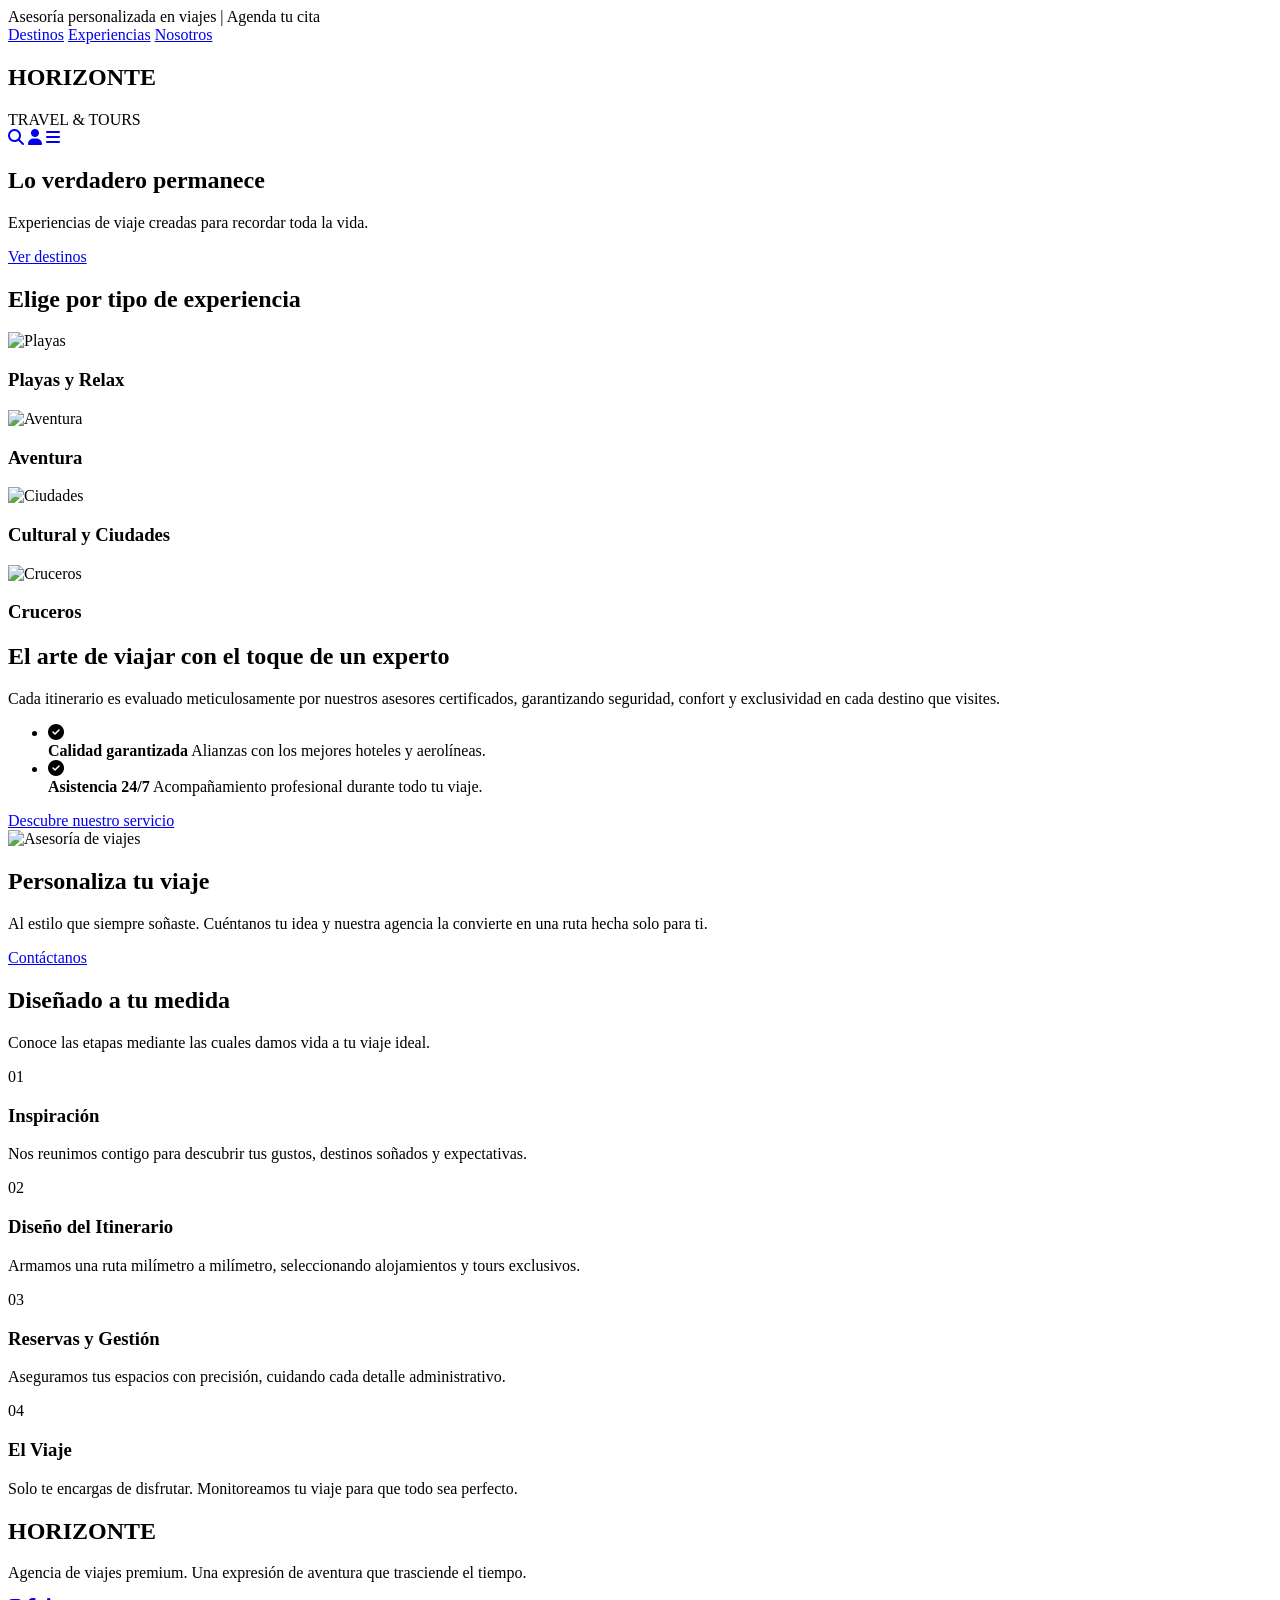
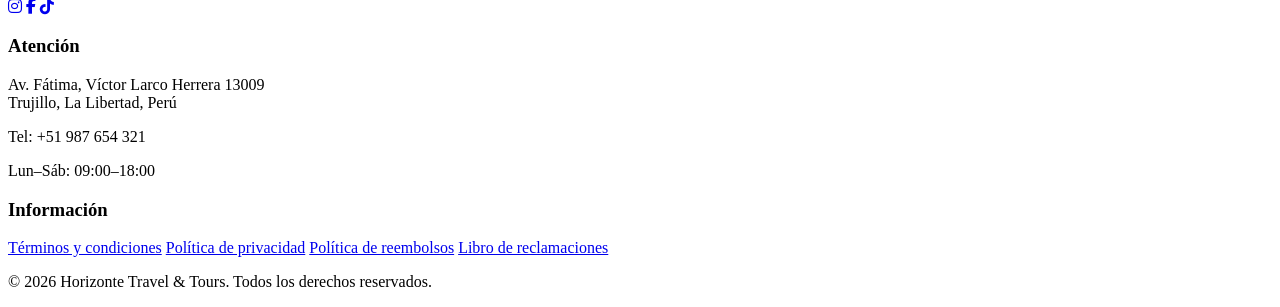
==== index.html @ 04f6fa41 "Merge pull request #5 from nicop1706/Rider_css Rider css" ====
<!DOCTYPE html>
<html lang="es">
<head>
    <meta charset="UTF-8">
    <meta name="viewport" content="width=device-width, initial-scale=1.0">
    <title>Horizonte Premium | Agencia de Viajes</title>
    <link rel="stylesheet" href="style.css">
    <!-- Fuentes de Google para un aspecto elegante -->
    <link href="https://fonts.googleapis.com/css2?family=Playfair+Display:wght@400;600&family=Lato:wght@300;400;700&display=swap" rel="stylesheet">
    <!-- Iconos -->
    <link rel="stylesheet" href="https://cdnjs.cloudflare.com/ajax/libs/font-awesome/6.4.0/css/all.min.css">
</head>
<body>
    <!-- Encabezado / Navegación -->
    <header id="header">
        <div class="top-bar">
            <span>Asesoría personalizada en viajes | Agenda tu cita</span>
        </div>
        <nav class="navbar">
            <div class="nav-links desktop-only">
                <a href="#destinos">Destinos</a>
                <a href="#experiencias">Experiencias</a>
                <a href="#nosotros">Nosotros</a>
            </div>
            <div class="logo">
                <h1>HORIZONTE</h1>
                <span>TRAVEL & TOURS</span>
            </div>
            <div class="nav-icons">
                <a href="#"><i class="fas fa-search"></i></a>
                <a href="#"><i class="fas fa-user"></i></a>
                <a href="#" class="menu-btn mobile-only"><i class="fas fa-bars"></i></a>
            </div>
        </nav>
    </header>

    <main>
        <!-- Sección Principal (Hero / Slider) -->
        <section class="hero" id="hero">
            <div class="hero-content">
                <h2 id="hero-title">Lo verdadero permanece</h2>
                <p id="hero-subtitle">Experiencias de viaje creadas para recordar toda la vida.</p>
                <a href="#destinos" class="btn-primary">Ver destinos</a>
            </div>
            <div class="slider-indicators">
                <span class="dot active"></span>
                <span class="dot"></span>
                <span class="dot"></span>
            </div>
        </section>

        <!-- Categorías (Tipos de Viaje) -->
        <section class="categories section-padding" id="destinos">
            <div class="section-title">
                <h2>Elige por tipo de experiencia</h2>
            </div>
            <div class="category-grid">
                <div class="category-card">
                    <img src="https://images.unsplash.com/photo-1499793983690-e29da59ef1c2?ixlib=rb-4.0.3&auto=format&fit=crop&w=600&q=80" alt="Playas">
                    <h3>Playas y Relax</h3>
                </div>
                <div class="category-card">
                    <img src="https://images.unsplash.com/photo-1469854523086-cc02fe5d8800?ixlib=rb-4.0.3&auto=format&fit=crop&w=600&q=80" alt="Aventura">
                    <h3>Aventura</h3>
                </div>
                <div class="category-card">
                    <img src="https://images.unsplash.com/photo-1533929736458-ca588d08c8be?ixlib=rb-4.0.3&auto=format&fit=crop&w=600&q=80" alt="Ciudades">
                    <h3>Cultural y Ciudades</h3>
                </div>
                <div class="category-card">
                    <img src="https://images.unsplash.com/photo-1544551763-46a013bb70d5?ixlib=rb-4.0.3&auto=format&fit=crop&w=600&q=80" alt="Cruceros">
                    <h3>Cruceros</h3>
                </div>
            </div>
        </section>

        <!-- Sección de Información / Valor (Estilo Gemología) -->
        <section class="info-section section-padding" id="experiencias">
            <div class="info-container">
                <div class="info-text">
                    <h2>El arte de viajar con el toque de un experto</h2>
                    <p>Cada itinerario es evaluado meticulosamente por nuestros asesores certificados, garantizando seguridad, confort y exclusividad en cada destino que visites.</p>
                    <ul class="features-list">
                        <li>
                            <i class="fas fa-check-circle"></i>
                            <div>
                                <strong>Calidad garantizada</strong>
                                <span>Alianzas con los mejores hoteles y aerolíneas.</span>
                            </div>
                        </li>
                        <li>
                            <i class="fas fa-check-circle"></i>
                            <div>
                                <strong>Asistencia 24/7</strong>
                                <span>Acompañamiento profesional durante todo tu viaje.</span>
                            </div>
                        </li>
                    </ul>
                    <a href="#" class="btn-secondary">Descubre nuestro servicio</a>
                </div>
                <div class="info-image">
                    <img src="https://images.unsplash.com/photo-1436491865332-7a61a109cc05?ixlib=rb-4.0.3&auto=format&fit=crop&w=800&q=80" alt="Asesoría de viajes">
                </div>
            </div>
        </section>

        <!-- CTA de Personalización -->
        <section class="custom-trip section-padding">
            <div class="custom-content">
                <h2>Personaliza tu viaje</h2>
                <p>Al estilo que siempre soñaste. Cuéntanos tu idea y nuestra agencia la convierte en una ruta hecha solo para ti.</p>
                <a href="#" class="btn-primary">Contáctanos</a>
            </div>
        </section>

        <!-- Proceso Paso a Paso (Estilo "Hecho a mano") -->
        <section class="process section-padding" id="nosotros">
            <div class="section-title">
                <h2>Diseñado a tu medida</h2>
                <p>Conoce las etapas mediante las cuales damos vida a tu viaje ideal.</p>
            </div>
            <div class="process-grid">
                <div class="process-step">
                    <span class="step-num">01</span>
                    <h3>Inspiración</h3>
                    <p>Nos reunimos contigo para descubrir tus gustos, destinos soñados y expectativas.</p>
                </div>
                <div class="process-step">
                    <span class="step-num">02</span>
                    <h3>Diseño del Itinerario</h3>
                    <p>Armamos una ruta milímetro a milímetro, seleccionando alojamientos y tours exclusivos.</p>
                </div>
                <div class="process-step">
                    <span class="step-num">03</span>
                    <h3>Reservas y Gestión</h3>
                    <p>Aseguramos tus espacios con precisión, cuidando cada detalle administrativo.</p>
                </div>
                <div class="process-step">
                    <span class="step-num">04</span>
                    <h3>El Viaje</h3>
                    <p>Solo te encargas de disfrutar. Monitoreamos tu viaje para que todo sea perfecto.</p>
                </div>
            </div>
        </section>
    </main>

    <!-- Pie de página -->
    <footer class="footer">
        <div class="footer-container">
            <div class="footer-brand">
                <h2>HORIZONTE</h2>
                <p>Agencia de viajes premium. Una expresión de aventura que trasciende el tiempo.</p>
                <div class="social-links">
                    <a href="#"><i class="fab fa-instagram"></i></a>
                    <a href="#"><i class="fab fa-facebook-f"></i></a>
                    <a href="#"><i class="fab fa-tiktok"></i></a>
                </div>
            </div>
            <div class="footer-links">
                <h3>Atención</h3>
                <p>Av. Fátima, Víctor Larco Herrera 13009<br>Trujillo, La Libertad, Perú</p>
                <p>Tel: +51 987 654 321</p>
                <p>Lun–Sáb: 09:00–18:00</p>
            </div>
            <div class="footer-links">
                <h3>Información</h3>
                <a href="#">Términos y condiciones</a>
                <a href="#">Política de privacidad</a>
                <a href="#">Política de reembolsos</a>
                <a href="#">Libro de reclamaciones</a>
            </div>
        </div>
        <div class="footer-bottom">
            <p>&copy; 2026 Horizonte Travel & Tours. Todos los derechos reservados.</p>
        </div>
    </footer>

    <script src="script.js"></script>
</body>
</html>
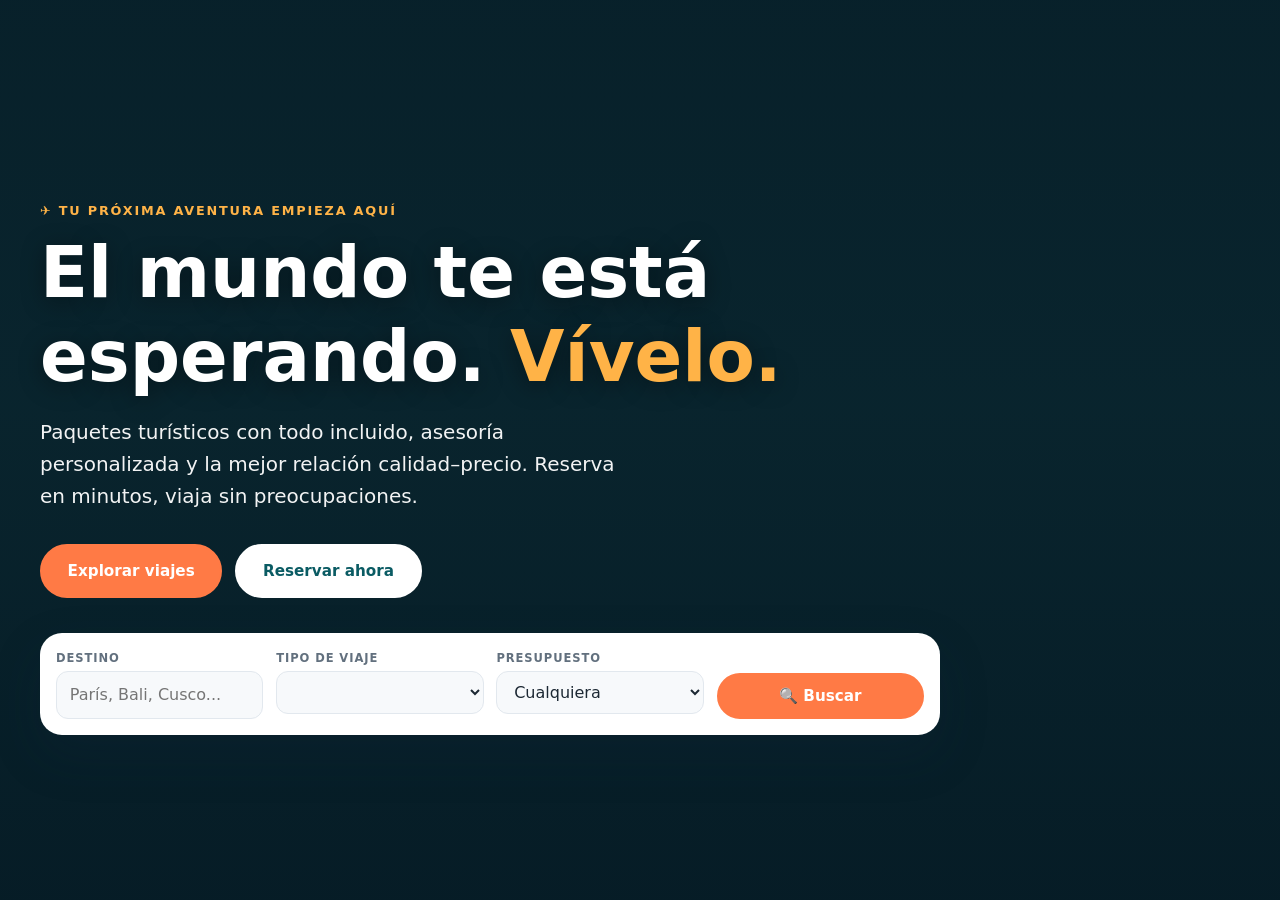
==== commit 92b80518: "index: se modifico la estructura base y hero , se cambio la ruta de estilos" ====
--- a/index.html
+++ b/index.html
@@ -1,180 +1,36 @@
 <!DOCTYPE html>
 <html lang="es">
 <head>
-    <meta charset="UTF-8">
-    <meta name="viewport" content="width=device-width, initial-scale=1.0">
-    <title>Horizonte Premium | Agencia de Viajes</title>
-    <link rel="stylesheet" href="style.css">
-    <!-- Fuentes de Google para un aspecto elegante -->
-    <link href="https://fonts.googleapis.com/css2?family=Playfair+Display:wght@400;600&family=Lato:wght@300;400;700&display=swap" rel="stylesheet">
-    <!-- Iconos -->
-    <link rel="stylesheet" href="https://cdnjs.cloudflare.com/ajax/libs/font-awesome/6.4.0/css/all.min.css">
+<meta charset="UTF-8">
+<meta name="viewport" content="width=device-width, initial-scale=1">
+<title>Horizonte Viajes · Paquetes turísticos que emocionan</title>
+<meta name="description" content="Agencia de viajes con paquetes a Machu Picchu, Cancún, París, Bali, Japón y más. Reserva online fácil y seguro.">
+<link rel="preconnect" href="https://fonts.googleapis.com">
+<link rel="preconnect" href="https://fonts.gstatic.com" crossorigin>
+<link href="https://fonts.googleapis.com/css2?family=Poppins:wght@400;500;600;700&display=swap" rel="stylesheet">
+<link rel="stylesheet" href="css/estilos.css">
 </head>
-<body>
-    <!-- Encabezado / Navegación -->
-    <header id="header">
-        <div class="top-bar">
-            <span>Asesoría personalizada en viajes | Agenda tu cita</span>
-        </div>
-        <nav class="navbar">
-            <div class="nav-links desktop-only">
-                <a href="#destinos">Destinos</a>
-                <a href="#experiencias">Experiencias</a>
-                <a href="#nosotros">Nosotros</a>
-            </div>
-            <div class="logo">
-                <h1>HORIZONTE</h1>
-                <span>TRAVEL & TOURS</span>
-            </div>
-            <div class="nav-icons">
-                <a href="#"><i class="fas fa-search"></i></a>
-                <a href="#"><i class="fas fa-user"></i></a>
-                <a href="#" class="menu-btn mobile-only"><i class="fas fa-bars"></i></a>
-            </div>
-        </nav>
-    </header>
+<body data-page="index.html">
+<div id="site-header"></div>
 
-    <main>
-        <!-- Sección Principal (Hero / Slider) -->
-        <section class="hero" id="hero">
-            <div class="hero-content">
-                <h2 id="hero-title">Lo verdadero permanece</h2>
-                <p id="hero-subtitle">Experiencias de viaje creadas para recordar toda la vida.</p>
-                <a href="#destinos" class="btn-primary">Ver destinos</a>
-            </div>
-            <div class="slider-indicators">
-                <span class="dot active"></span>
-                <span class="dot"></span>
-                <span class="dot"></span>
-            </div>
-        </section>
+<main>
+  <!-- HERO -->
+  <section class="hero" id="inicio">
+    <div class="hero-slides" id="heroSlides" aria-hidden="true"></div>
+    <div class="container">
+      <span class="eyebrow" style="color:#ffb347">✈ Tu próxima aventura empieza aquí</span>
+      <h1>El mundo te está esperando. <em>Vívelo.</em></h1>
+      <p class="lead">Paquetes turísticos con todo incluido, asesoría personalizada y la mejor relación calidad–precio. Reserva en minutos, viaja sin preocupaciones.</p>
+      <a href="viajes.html" class="btn">Explorar viajes</a>
+      <a href="reservas.html" class="btn btn-light" style="margin-left:.5rem">Reservar ahora</a>
 
-        <!-- Categorías (Tipos de Viaje) -->
-        <section class="categories section-padding" id="destinos">
-            <div class="section-title">
-                <h2>Elige por tipo de experiencia</h2>
-            </div>
-            <div class="category-grid">
-                <div class="category-card">
-                    <img src="https://images.unsplash.com/photo-1499793983690-e29da59ef1c2?ixlib=rb-4.0.3&auto=format&fit=crop&w=600&q=80" alt="Playas">
-                    <h3>Playas y Relax</h3>
-                </div>
-                <div class="category-card">
-                    <img src="https://images.unsplash.com/photo-1469854523086-cc02fe5d8800?ixlib=rb-4.0.3&auto=format&fit=crop&w=600&q=80" alt="Aventura">
-                    <h3>Aventura</h3>
-                </div>
-                <div class="category-card">
-                    <img src="https://images.unsplash.com/photo-1533929736458-ca588d08c8be?ixlib=rb-4.0.3&auto=format&fit=crop&w=600&q=80" alt="Ciudades">
-                    <h3>Cultural y Ciudades</h3>
-                </div>
-                <div class="category-card">
-                    <img src="https://images.unsplash.com/photo-1544551763-46a013bb70d5?ixlib=rb-4.0.3&auto=format&fit=crop&w=600&q=80" alt="Cruceros">
-                    <h3>Cruceros</h3>
-                </div>
-            </div>
-        </section>
-
-        <!-- Sección de Información / Valor (Estilo Gemología) -->
-        <section class="info-section section-padding" id="experiencias">
-            <div class="info-container">
-                <div class="info-text">
-                    <h2>El arte de viajar con el toque de un experto</h2>
-                    <p>Cada itinerario es evaluado meticulosamente por nuestros asesores certificados, garantizando seguridad, confort y exclusividad en cada destino que visites.</p>
-                    <ul class="features-list">
-                        <li>
-                            <i class="fas fa-check-circle"></i>
-                            <div>
-                                <strong>Calidad garantizada</strong>
-                                <span>Alianzas con los mejores hoteles y aerolíneas.</span>
-                            </div>
-                        </li>
-                        <li>
-                            <i class="fas fa-check-circle"></i>
-                            <div>
-                                <strong>Asistencia 24/7</strong>
-                                <span>Acompañamiento profesional durante todo tu viaje.</span>
-                            </div>
-                        </li>
-                    </ul>
-                    <a href="#" class="btn-secondary">Descubre nuestro servicio</a>
-                </div>
-                <div class="info-image">
-                    <img src="https://images.unsplash.com/photo-1436491865332-7a61a109cc05?ixlib=rb-4.0.3&auto=format&fit=crop&w=800&q=80" alt="Asesoría de viajes">
-                </div>
-            </div>
-        </section>
-
-        <!-- CTA de Personalización -->
-        <section class="custom-trip section-padding">
-            <div class="custom-content">
-                <h2>Personaliza tu viaje</h2>
-                <p>Al estilo que siempre soñaste. Cuéntanos tu idea y nuestra agencia la convierte en una ruta hecha solo para ti.</p>
-                <a href="#" class="btn-primary">Contáctanos</a>
-            </div>
-        </section>
-
-        <!-- Proceso Paso a Paso (Estilo "Hecho a mano") -->
-        <section class="process section-padding" id="nosotros">
-            <div class="section-title">
-                <h2>Diseñado a tu medida</h2>
-                <p>Conoce las etapas mediante las cuales damos vida a tu viaje ideal.</p>
-            </div>
-            <div class="process-grid">
-                <div class="process-step">
-                    <span class="step-num">01</span>
-                    <h3>Inspiración</h3>
-                    <p>Nos reunimos contigo para descubrir tus gustos, destinos soñados y expectativas.</p>
-                </div>
-                <div class="process-step">
-                    <span class="step-num">02</span>
-                    <h3>Diseño del Itinerario</h3>
-                    <p>Armamos una ruta milímetro a milímetro, seleccionando alojamientos y tours exclusivos.</p>
-                </div>
-                <div class="process-step">
-                    <span class="step-num">03</span>
-                    <h3>Reservas y Gestión</h3>
-                    <p>Aseguramos tus espacios con precisión, cuidando cada detalle administrativo.</p>
-                </div>
-                <div class="process-step">
-                    <span class="step-num">04</span>
-                    <h3>El Viaje</h3>
-                    <p>Solo te encargas de disfrutar. Monitoreamos tu viaje para que todo sea perfecto.</p>
-                </div>
-            </div>
-        </section>
-    </main>
-
-    <!-- Pie de página -->
-    <footer class="footer">
-        <div class="footer-container">
-            <div class="footer-brand">
-                <h2>HORIZONTE</h2>
-                <p>Agencia de viajes premium. Una expresión de aventura que trasciende el tiempo.</p>
-                <div class="social-links">
-                    <a href="#"><i class="fab fa-instagram"></i></a>
-                    <a href="#"><i class="fab fa-facebook-f"></i></a>
-                    <a href="#"><i class="fab fa-tiktok"></i></a>
-                </div>
-            </div>
-            <div class="footer-links">
-                <h3>Atención</h3>
-                <p>Av. Fátima, Víctor Larco Herrera 13009<br>Trujillo, La Libertad, Perú</p>
-                <p>Tel: +51 987 654 321</p>
-                <p>Lun–Sáb: 09:00–18:00</p>
-            </div>
-            <div class="footer-links">
-                <h3>Información</h3>
-                <a href="#">Términos y condiciones</a>
-                <a href="#">Política de privacidad</a>
-                <a href="#">Política de reembolsos</a>
-                <a href="#">Libro de reclamaciones</a>
-            </div>
-        </div>
-        <div class="footer-bottom">
-            <p>&copy; 2026 Horizonte Travel & Tours. Todos los derechos reservados.</p>
-        </div>
-    </footer>
-
-    <script src="script.js"></script>
-</body>
-</html>+      <form class="search-box" id="searchForm" role="search">
+        <div><label for="sQ">Destino</label><input id="sQ" type="text" placeholder="París, Bali, Cusco..." list="dl"><datalist id="dl"></datalist></div>
+        <div><label for="sCat">Tipo de viaje</label><select id="sCat"></select></div>
+        <div><label for="sMax">Presupuesto</label>
+          <select id="sMax"><option value="">Cualquiera</option><option value="800">Hasta US$ 800</option><option value="1500">Hasta US$ 1,500</option><option value="2500">Hasta US$ 2,500</option></select></div>
+        <button class="btn" type="submit">🔍 Buscar</button>
+      </form>
+    </div>
+    <div class="hero-dots" id="heroDots"></div>
+  </section>
--- a/css/estilos.css
+++ b/css/estilos.css
@@ -0,0 +1,303 @@
+/* ===== Horizonte Viajes — estilos ===== */
+:root{
+  --primary:#0e7c86; --primary-d:#0a5b63; --accent:#ff7a45; --accent-d:#e8602a;
+  --bg:#f7f9fb; --surface:#ffffff; --text:#1c2833; --muted:#62707e; --border:#e2e8ee;
+  --shadow:0 10px 30px rgba(15,40,60,.10); --shadow-lg:0 20px 50px rgba(15,40,60,.18);
+  --radius:18px; --maxw:1200px;
+  --font:'Poppins',system-ui,-apple-system,'Segoe UI',sans-serif;
+}
+[data-theme="dark"]{
+  --bg:#0d1419; --surface:#16202a; --text:#e8eef3; --muted:#9aa9b6; --border:#243442;
+  --shadow:0 10px 30px rgba(0,0,0,.4); --shadow-lg:0 20px 50px rgba(0,0,0,.55);
+}
+*{box-sizing:border-box;margin:0;padding:0}
+html{scroll-behavior:smooth}
+body{font-family:var(--font);background:var(--bg);color:var(--text);line-height:1.6;transition:background .3s,color .3s}
+img{max-width:100%;display:block}
+a{color:inherit;text-decoration:none}
+ul{list-style:none}
+button,input,select,textarea{font:inherit;color:inherit}
+.container{width:min(100% - 2.4rem,var(--maxw));margin-inline:auto}
+section{padding:5rem 0}
+.section-head{text-align:center;max-width:680px;margin:0 auto 3rem}
+.eyebrow{display:inline-block;color:var(--accent);font-weight:600;letter-spacing:.14em;text-transform:uppercase;font-size:.8rem;margin-bottom:.6rem}
+h1,h2,h3,h4{line-height:1.2}
+h2{font-size:clamp(1.8rem,3.4vw,2.7rem);margin-bottom:.8rem}
+.section-head p{color:var(--muted)}
+.grid{display:grid;gap:1.6rem}
+.g3{grid-template-columns:repeat(auto-fill,minmax(310px,1fr))}
+.g4{grid-template-columns:repeat(auto-fit,minmax(230px,1fr))}
+.g2{grid-template-columns:repeat(auto-fit,minmax(320px,1fr))}
+
+
+/* Botones */
+.btn{display:inline-flex;align-items:center;justify-content:center;gap:.5rem;padding:.8rem 1.6rem;border-radius:999px;border:2px solid var(--accent);background:var(--accent);color:#fff;font-weight:600;cursor:pointer;transition:.25s;font-size:.95rem}
+.btn:hover{background:var(--accent-d);border-color:var(--accent-d);transform:translateY(-2px);box-shadow:0 8px 20px rgba(255,122,69,.35)}
+.btn-ghost{background:transparent;color:var(--text);border-color:var(--border)}
+.btn-ghost:hover{background:var(--primary);border-color:var(--primary);color:#fff;box-shadow:none}
+.btn-light{background:#fff;color:var(--primary-d);border-color:#fff}
+.btn-light:hover{background:#fff;color:var(--accent);border-color:#fff}
+.btn-sm{padding:.5rem 1rem;font-size:.85rem}
+.btn-block{width:100%}
+.btn:disabled{opacity:.5;cursor:not-allowed;transform:none;box-shadow:none}
+
+
+
+/* Header */
+.header{position:fixed;inset:0 0 auto 0;z-index:100;transition:.3s;padding:1rem 0}
+.header.scrolled,.header.solid{background:color-mix(in srgb,var(--surface) 92%,transparent);backdrop-filter:blur(12px);box-shadow:0 2px 20px rgba(0,0,0,.08);padding:.6rem 0}
+.nav{display:flex;align-items:center;justify-content:space-between;gap:1rem}
+.logo{display:flex;align-items:center;gap:.5rem;font-weight:700;font-size:1.3rem;color:#fff}
+.logo span.ic{display:grid;place-items:center;width:38px;height:38px;border-radius:12px;background:linear-gradient(135deg,var(--accent),#ffb347);font-size:1.2rem}
+.header.scrolled .logo,.header.solid .logo{color:var(--text)}
+.nav-links{display:flex;align-items:center;gap:.4rem}
+.nav-links a{padding:.5rem .95rem;border-radius:999px;color:#fff;font-weight:500;font-size:.95rem;transition:.2s}
+.header.scrolled .nav-links a,.header.solid .nav-links a{color:var(--text)}
+.nav-links a:hover,.nav-links a.active{background:rgba(255,255,255,.18);color:var(--accent)}
+.header.scrolled .nav-links a:hover,.header.scrolled .nav-links a.active,.header.solid .nav-links a:hover,.header.solid .nav-links a.active{background:color-mix(in srgb,var(--accent) 12%,transparent)}
+.nav-actions{display:flex;align-items:center;gap:.6rem}
+.icon-btn{width:40px;height:40px;border-radius:50%;border:none;background:rgba(255,255,255,.18);color:#fff;cursor:pointer;font-size:1.1rem;display:grid;place-items:center;transition:.2s}
+.header.scrolled .icon-btn,.header.solid .icon-btn{background:var(--bg);color:var(--text)}
+.icon-btn:hover{transform:scale(1.08)}
+.burger{display:none}
+@media(max-width:900px){
+  .burger{display:grid}
+  .nav-links{position:fixed;inset:0 0 0 auto;width:min(80vw,320px);background:var(--surface);flex-direction:column;align-items:stretch;padding:5rem 1.5rem;transform:translateX(100%);transition:.3s;box-shadow:var(--shadow-lg)}
+  .nav-links.open{transform:none}
+  .nav-links a{color:var(--text)!important;font-size:1.05rem}
+  .nav-cta{display:none}
+}
+
+
+/* Hero */
+.hero{position:relative;min-height:100vh;display:flex;align-items:center;color:#fff;padding:7rem 0 5rem;background:#0b2a33 center/cover no-repeat;overflow:hidden}
+.hero::before{content:"";position:absolute;inset:0;background:linear-gradient(180deg,rgba(5,25,35,.55),rgba(5,25,35,.35) 45%,rgba(5,25,35,.8))}
+.hero-slides{position:absolute;inset:0}
+.hero-slides div{position:absolute;inset:0;background-size:cover;background-position:center;opacity:0;transition:opacity 1.6s;transform:scale(1.05)}
+.hero-slides div.on{opacity:1;animation:kb 12s linear forwards}
+@keyframes kb{to{transform:scale(1.15)}}
+.hero .container{position:relative;z-index:2}
+.hero h1{font-size:clamp(2.3rem,6vw,4.4rem);max-width:800px;margin-bottom:1rem;text-shadow:0 4px 24px rgba(0,0,0,.4)}
+.hero h1 em{font-style:normal;color:#ffb347}
+.hero p.lead{font-size:clamp(1rem,1.6vw,1.25rem);max-width:600px;opacity:.95;margin-bottom:2rem}
+.search-box{display:grid;grid-template-columns:repeat(auto-fit,minmax(170px,1fr));gap:.8rem;background:var(--surface);color:var(--text);padding:1rem;border-radius:22px;box-shadow:var(--shadow-lg);max-width:900px;margin-top:2.2rem}
+.search-box label{display:block;font-size:.72rem;font-weight:600;color:var(--muted);text-transform:uppercase;letter-spacing:.08em;margin-bottom:.2rem}
+.search-box select,.search-box input{width:100%;padding:.65rem .8rem;border:1.5px solid var(--border);border-radius:12px;background:var(--bg)}
+.search-box .btn{align-self:end;height:46px}
+.hero-dots{position:absolute;bottom:1.6rem;left:50%;transform:translateX(-50%);display:flex;gap:.5rem;z-index:3}
+.hero-dots button{width:10px;height:10px;border-radius:50%;border:none;background:rgba(255,255,255,.5);cursor:pointer}
+.hero-dots button.on{background:var(--accent);width:28px;border-radius:6px}
+.page-hero{position:relative;padding:10rem 0 5rem;color:#fff;text-align:center;background:#0b2a33 center/cover}
+.page-hero::before{content:"";position:absolute;inset:0;background:linear-gradient(180deg,rgba(5,25,35,.6),rgba(5,25,35,.75))}
+.page-hero .container{position:relative}
+.page-hero h1{font-size:clamp(2rem,5vw,3.4rem)}
+.page-hero p{max-width:620px;margin:.8rem auto 0;opacity:.92}
+.crumbs{font-size:.85rem;opacity:.8;margin-bottom:.8rem}
+
+
+/* Stats */
+.stats{background:linear-gradient(135deg,var(--primary),var(--primary-d));color:#fff;padding:3rem 0}
+.stat{text-align:center}
+.stat b{display:block;font-size:2.6rem;line-height:1.1}
+.stat span{opacity:.85;font-size:.95rem}
+
+/* Features */
+.feature{background:var(--surface);padding:2rem 1.6rem;border-radius:var(--radius);box-shadow:var(--shadow);text-align:center;transition:.3s;border:1px solid var(--border)}
+.feature:hover{transform:translateY(-8px);box-shadow:var(--shadow-lg)}
+.feature .ic{width:64px;height:64px;margin:0 auto 1rem;border-radius:20px;display:grid;place-items:center;font-size:1.9rem;background:color-mix(in srgb,var(--primary) 14%,transparent)}
+.feature p{color:var(--muted);font-size:.93rem;margin-top:.4rem}
+
+
+/* Cards */
+.card{background:var(--surface);border-radius:var(--radius);overflow:hidden;box-shadow:var(--shadow);transition:.35s;border:1px solid var(--border);display:flex;flex-direction:column}
+.card:hover{transform:translateY(-8px);box-shadow:var(--shadow-lg)}
+.card-img{position:relative;aspect-ratio:4/3;overflow:hidden;background:linear-gradient(135deg,#0e7c86,#ffb347)}
+.card-img img{width:100%;height:100%;object-fit:cover;transition:transform .7s}
+.card:hover .card-img img{transform:scale(1.1)}
+.badge{position:absolute;top:12px;left:12px;background:var(--accent);color:#fff;font-weight:600;font-size:.78rem;padding:.3rem .75rem;border-radius:999px}
+.badge.alt{background:var(--primary)}
+.fav{position:absolute;top:10px;right:10px;width:38px;height:38px;border-radius:50%;border:none;background:rgba(255,255,255,.92);cursor:pointer;font-size:1.1rem;color:#aaa;transition:.2s}
+.fav:hover{transform:scale(1.15)}
+.fav.on{color:#e8334a}
+.rating{position:absolute;bottom:12px;left:12px;background:rgba(0,0,0,.6);color:#fff;font-size:.8rem;padding:.2rem .6rem;border-radius:999px;backdrop-filter:blur(4px)}
+.card-body{padding:1.2rem 1.3rem 1.4rem;display:flex;flex-direction:column;gap:.5rem;flex:1}
+.meta{font-size:.82rem;color:var(--muted);display:flex;gap:.8rem;flex-wrap:wrap}
+.card-body p{color:var(--muted);font-size:.9rem;flex:1}
+.card-foot{display:flex;align-items:center;justify-content:space-between;gap:.5rem;margin-top:.6rem;flex-wrap:wrap}
+.price small{display:block;font-size:.7rem;color:var(--muted);line-height:1}
+.price b{font-size:1.5rem;color:var(--primary)}
+.price s{font-size:.85rem;color:var(--muted);margin-left:.3rem}
+.card-actions{display:flex;gap:.4rem}
+
+
+/* Ofertas */
+.deal{background:linear-gradient(120deg,var(--primary-d),var(--primary) 55%,#17a2b0);color:#fff;border-radius:28px;padding:3rem;display:grid;grid-template-columns:1.2fr 1fr;gap:2rem;align-items:center;position:relative;overflow:hidden}
+.deal::after{content:"✈";position:absolute;right:-20px;top:-40px;font-size:15rem;opacity:.07;transform:rotate(15deg)}
+.deal h2{color:#fff}
+.countdown{display:flex;gap:.8rem}
+.countdown div{background:rgba(255,255,255,.16);border-radius:16px;padding:.8rem 1rem;text-align:center;min-width:72px;backdrop-filter:blur(6px)}
+.countdown b{display:block;font-size:1.9rem;line-height:1}
+.countdown span{font-size:.72rem;text-transform:uppercase;letter-spacing:.08em}
+@media(max-width:800px){.deal{grid-template-columns:1fr;padding:2rem}}
+
+/* Pasos */
+.steps{counter-reset:s}
+.step-card{position:relative;padding:2rem 1.5rem 1.6rem;background:var(--surface);border-radius:var(--radius);border:1px solid var(--border);box-shadow:var(--shadow)}
+.step-card::before{counter-increment:s;content:counter(s);position:absolute;top:-18px;left:1.4rem;width:40px;height:40px;border-radius:50%;background:var(--accent);color:#fff;display:grid;place-items:center;font-weight:700}
+.step-card p{color:var(--muted);font-size:.92rem}
+
+
+/* Testimonios */
+.slider{position:relative;max-width:820px;margin:auto;overflow:hidden}
+.slides{display:flex;transition:transform .6s cubic-bezier(.65,0,.35,1)}
+.slide{min-width:100%;padding:.5rem}
+.quote{background:var(--surface);border-radius:var(--radius);padding:2.2rem;box-shadow:var(--shadow);border:1px solid var(--border);text-align:center}
+.quote p{font-size:1.1rem;font-style:italic;margin-bottom:1.2rem}
+.quote .who{display:flex;align-items:center;justify-content:center;gap:.8rem}
+.quote .av{width:52px;height:52px;border-radius:50%;object-fit:cover;background:var(--primary)}
+.stars{color:#ffb400;letter-spacing:2px}
+.slider-nav{display:flex;justify-content:center;gap:.5rem;margin-top:1.2rem}
+.slider-nav button{width:10px;height:10px;border-radius:50%;border:none;background:var(--border);cursor:pointer}
+.slider-nav button.on{background:var(--accent);width:28px;border-radius:6px}
+
+/* CTA / newsletter */
+.cta{background:#0b2a33 center/cover;color:#fff;position:relative;text-align:center;border-radius:28px;padding:4rem 2rem;overflow:hidden}
+.cta::before{content:"";position:absolute;inset:0;background:rgba(5,25,35,.65)}
+.cta>*{position:relative}
+.newsletter{display:flex;gap:.6rem;max-width:520px;margin:1.5rem auto 0;flex-wrap:wrap;justify-content:center}
+.newsletter input{flex:1;min-width:220px;padding:.85rem 1.2rem;border-radius:999px;border:none;background:#fff;color:#222}
+
+
+/* Filtros */
+.filters{background:var(--surface);border:1px solid var(--border);border-radius:var(--radius);padding:1.2rem;box-shadow:var(--shadow);display:grid;grid-template-columns:2fr repeat(3,1fr);gap:1rem;margin-bottom:1.4rem;align-items:end}
+.filters label{font-size:.72rem;font-weight:600;text-transform:uppercase;letter-spacing:.08em;color:var(--muted);display:block;margin-bottom:.25rem}
+.filters input,.filters select{width:100%;padding:.65rem .8rem;border-radius:12px;border:1.5px solid var(--border);background:var(--bg)}
+@media(max-width:850px){.filters{grid-template-columns:1fr 1fr}}
+.chips{display:flex;flex-wrap:wrap;gap:.5rem;margin-bottom:1.6rem}
+.chip{padding:.45rem 1.1rem;border-radius:999px;border:1.5px solid var(--border);background:var(--surface);cursor:pointer;font-size:.88rem;font-weight:500;transition:.2s}
+.chip.on,.chip:hover{background:var(--primary);color:#fff;border-color:var(--primary)}
+.result-bar{display:flex;justify-content:space-between;align-items:center;margin-bottom:1rem;color:var(--muted);font-size:.92rem;flex-wrap:wrap;gap:.5rem}
+.empty{text-align:center;padding:4rem 1rem;color:var(--muted);grid-column:1/-1}
+
+
+/* Modal / Lightbox */
+.overlay{position:fixed;inset:0;background:rgba(5,15,22,.75);backdrop-filter:blur(4px);z-index:300;display:none;align-items:center;justify-content:center;padding:1rem}
+.overlay.open{display:flex;animation:fade .25s}
+@keyframes fade{from{opacity:0}}
+.modal{background:var(--surface);border-radius:24px;max-width:900px;width:100%;max-height:92vh;overflow:auto;position:relative;display:grid;grid-template-columns:1fr 1fr}
+.modal-img{min-height:320px;background:center/cover}
+.modal-body{padding:2rem}
+.modal-body ul.inc{margin:1rem 0;display:grid;gap:.4rem;font-size:.93rem}
+.modal-body ul.inc li::before{content:"✔";color:var(--primary);margin-right:.5rem;font-weight:700}
+.close{position:absolute;top:12px;right:12px;width:40px;height:40px;border-radius:50%;border:none;background:rgba(0,0,0,.55);color:#fff;font-size:1.2rem;cursor:pointer;z-index:2}
+@media(max-width:760px){.modal{grid-template-columns:1fr}.modal-img{min-height:220px}}
+.lightbox img{max-width:92vw;max-height:84vh;border-radius:16px;box-shadow:var(--shadow-lg)}
+.lightbox .cap{position:absolute;bottom:1.4rem;left:0;right:0;text-align:center;color:#fff;font-weight:500}
+.lb-nav{position:absolute;top:50%;transform:translateY(-50%);width:48px;height:48px;border-radius:50%;border:none;background:rgba(255,255,255,.2);color:#fff;font-size:1.4rem;cursor:pointer}
+.lb-prev{left:1rem}.lb-next{right:1rem}
+
+/* Galería */
+.masonry{columns:4 240px;column-gap:1rem}
+.m-item{position:relative;margin-bottom:1rem;border-radius:16px;overflow:hidden;cursor:zoom-in;break-inside:avoid;background:linear-gradient(135deg,#0e7c86,#ffb347);min-height:140px}
+.m-item img{width:100%;transition:transform .6s}
+.m-item:hover img{transform:scale(1.08)}
+.m-item span{position:absolute;inset:auto 0 0 0;padding:1.5rem .9rem .7rem;color:#fff;font-weight:600;background:linear-gradient(transparent,rgba(0,0,0,.75));opacity:0;transition:.3s}
+.m-item:hover span{opacity:1}
+
+
+/* Formularios */
+.form-card{background:var(--surface);border:1px solid var(--border);border-radius:var(--radius);padding:2rem;box-shadow:var(--shadow)}
+.field{margin-bottom:1rem}
+.field label{display:block;font-weight:500;font-size:.9rem;margin-bottom:.3rem}
+.field input,.field select,.field textarea{width:100%;padding:.75rem 1rem;border-radius:12px;border:1.5px solid var(--border);background:var(--bg);transition:.2s}
+.field input:focus,.field select:focus,.field textarea:focus{outline:none;border-color:var(--primary);box-shadow:0 0 0 4px color-mix(in srgb,var(--primary) 18%,transparent)}
+.field.err input,.field.err select,.field.err textarea{border-color:#e8334a}
+.field .msg{display:none;color:#e8334a;font-size:.8rem;margin-top:.25rem}
+.field.err .msg{display:block}
+.row{display:grid;grid-template-columns:1fr 1fr;gap:1rem}
+@media(max-width:600px){.row{grid-template-columns:1fr}}
+.info-box{display:flex;gap:1rem;align-items:flex-start;padding:1.2rem;background:var(--surface);border:1px solid var(--border);border-radius:var(--radius);box-shadow:var(--shadow)}
+.info-box .ic{font-size:1.6rem;width:50px;height:50px;border-radius:14px;display:grid;place-items:center;background:color-mix(in srgb,var(--accent) 15%,transparent);flex-shrink:0}
+.info-box p{color:var(--muted);font-size:.92rem}
+.map{border:0;width:100%;height:340px;border-radius:var(--radius);box-shadow:var(--shadow)}
+details{background:var(--surface);border:1px solid var(--border);border-radius:14px;padding:1rem 1.2rem;margin-bottom:.8rem}
+details summary{cursor:pointer;font-weight:600;list-style:none;display:flex;justify-content:space-between}
+details summary::after{content:"＋";color:var(--accent)}
+details[open] summary::after{content:"－"}
+details p{margin-top:.7rem;color:var(--muted)}
+
+
+/* Reservas / wizard */
+.booking{display:grid;grid-template-columns:1.6fr 1fr;gap:2rem;align-items:start}
+@media(max-width:960px){.booking{grid-template-columns:1fr}}
+.progress{display:flex;justify-content:space-between;margin-bottom:2rem;position:relative}
+.progress::before{content:"";position:absolute;top:19px;left:5%;right:5%;height:3px;background:var(--border)}
+.pstep{position:relative;text-align:center;flex:1;font-size:.78rem;color:var(--muted)}
+.pstep i{display:grid;place-items:center;width:40px;height:40px;margin:0 auto .3rem;border-radius:50%;background:var(--surface);border:3px solid var(--border);font-style:normal;font-weight:700;position:relative;z-index:1;transition:.3s}
+.pstep.on i{border-color:var(--accent);color:var(--accent)}
+.pstep.done i{background:var(--primary);border-color:var(--primary);color:#fff}
+.wstep{display:none;animation:fade .35s}
+.wstep.on{display:block}
+.wnav{display:flex;justify-content:space-between;gap:1rem;margin-top:1.5rem}
+.counter{display:flex;align-items:center;gap:.8rem}
+.counter button{width:38px;height:38px;border-radius:50%;border:1.5px solid var(--border);background:var(--bg);cursor:pointer;font-size:1.2rem}
+.counter button:hover{background:var(--primary);color:#fff;border-color:var(--primary)}
+.counter b{min-width:24px;text-align:center}
+.opt-grid{display:grid;grid-template-columns:repeat(auto-fit,minmax(200px,1fr));gap:.8rem}
+.opt{border:2px solid var(--border);border-radius:14px;padding:1rem;cursor:pointer;transition:.2s;display:flex;gap:.7rem;align-items:flex-start;background:var(--bg)}
+.opt:has(input:checked){border-color:var(--accent);background:color-mix(in srgb,var(--accent) 8%,transparent)}
+.opt input{accent-color:var(--accent);margin-top:.3rem}
+.opt small{display:block;color:var(--muted)}
+.summary{position:sticky;top:90px;background:var(--surface);border:1px solid var(--border);border-radius:var(--radius);box-shadow:var(--shadow);overflow:hidden}
+.summary img{width:100%;aspect-ratio:16/9;object-fit:cover;background:linear-gradient(135deg,#0e7c86,#ffb347)}
+.summary .in{padding:1.3rem}
+.line{display:flex;justify-content:space-between;padding:.35rem 0;font-size:.92rem;color:var(--muted)}
+.line.total{border-top:2px dashed var(--border);margin-top:.5rem;padding-top:.8rem;color:var(--text);font-weight:700;font-size:1.2rem}
+.line.total b{color:var(--primary)}
+.coupon{display:flex;gap:.5rem;margin-top:.8rem}
+.coupon input{flex:1;padding:.55rem .8rem;border:1.5px solid var(--border);border-radius:10px;background:var(--bg);text-transform:uppercase}
+.success{text-align:center;padding:2rem 1rem}
+.success .check{width:90px;height:90px;border-radius:50%;background:var(--primary);color:#fff;font-size:2.8rem;display:grid;place-items:center;margin:0 auto 1rem;animation:pop .5s}
+@keyframes pop{from{transform:scale(0)}}
+.code{display:inline-block;font-family:monospace;font-size:1.5rem;letter-spacing:.2em;background:var(--bg);border:2px dashed var(--accent);padding:.6rem 1.4rem;border-radius:14px;margin:1rem 0}
+.ticket{text-align:left;background:var(--bg);border-radius:14px;padding:1.2rem;margin:1rem auto;max-width:440px}
+table.res{width:100%;border-collapse:collapse;font-size:.9rem}
+table.res td,table.res th{padding:.6rem;border-bottom:1px solid var(--border);text-align:left}
+
+
+/* Equipo / timeline */
+.team{text-align:center}
+.team img{width:140px;height:140px;border-radius:50%;object-fit:cover;margin:0 auto 1rem;border:4px solid var(--surface);box-shadow:var(--shadow);background:var(--primary)}
+.team small{color:var(--accent);font-weight:600}
+.timeline{position:relative;max-width:760px;margin:auto;padding-left:2rem;border-left:3px solid var(--border)}
+.tl{position:relative;margin-bottom:2rem}
+.tl::before{content:"";position:absolute;left:calc(-2rem - 9px);top:.3rem;width:15px;height:15px;border-radius:50%;background:var(--accent);box-shadow:0 0 0 5px color-mix(in srgb,var(--accent) 25%,transparent)}
+.tl b{color:var(--primary)}
+.split{display:grid;grid-template-columns:1fr 1fr;gap:3rem;align-items:center}
+.split img{border-radius:28px;box-shadow:var(--shadow-lg);aspect-ratio:4/3;object-fit:cover;width:100%;background:linear-gradient(135deg,#0e7c86,#ffb347)}
+@media(max-width:800px){.split{grid-template-columns:1fr}}
+
+
+/* Footer */
+.footer{background:#0b1a22;color:#b8c5cf;padding:4rem 0 1.5rem}
+.footer .logo{color:#fff;margin-bottom:.8rem}
+.fgrid{display:grid;grid-template-columns:1.6fr 1fr 1fr 1.2fr;gap:2rem}
+@media(max-width:850px){.fgrid{grid-template-columns:1fr 1fr}}
+.footer h4{color:#fff;margin-bottom:1rem}
+.footer li{margin-bottom:.5rem;font-size:.92rem}
+.footer a:hover{color:var(--accent)}
+.social{display:flex;gap:.6rem;margin-top:1rem}
+.social a{width:38px;height:38px;border-radius:50%;background:rgba(255,255,255,.08);display:grid;place-items:center}
+.social a:hover{background:var(--accent);color:#fff}
+.copy{border-top:1px solid rgba(255,255,255,.1);margin-top:2.5rem;padding-top:1.3rem;text-align:center;font-size:.85rem}
+
+/* Utilidades */
+.reveal{opacity:0;transform:translateY(30px);transition:opacity .7s,transform .7s}
+.reveal.in{opacity:1;transform:none}
+.toast{position:fixed;bottom:1.5rem;left:50%;transform:translate(-50%,120px);background:var(--text);color:var(--bg);padding:.9rem 1.5rem;border-radius:14px;z-index:400;transition:.4s;box-shadow:var(--shadow-lg);max-width:92vw}
+.toast.show{transform:translate(-50%,0)}
+.whatsapp{position:fixed;right:1.2rem;bottom:1.2rem;z-index:90;width:56px;height:56px;border-radius:50%;background:#25d366;color:#fff;display:grid;place-items:center;font-size:1.7rem;box-shadow:0 8px 24px rgba(37,211,102,.5);transition:.3s}
+.whatsapp:hover{transform:scale(1.1)}
+.totop{position:fixed;right:1.4rem;bottom:5.2rem;z-index:90;width:44px;height:44px;border-radius:50%;border:none;background:var(--primary);color:#fff;cursor:pointer;opacity:0;pointer-events:none;transition:.3s}
+.totop.show{opacity:1;pointer-events:auto}
+@media (prefers-reduced-motion:reduce){*{animation:none!important;transition:none!important}.reveal{opacity:1;transform:none}}
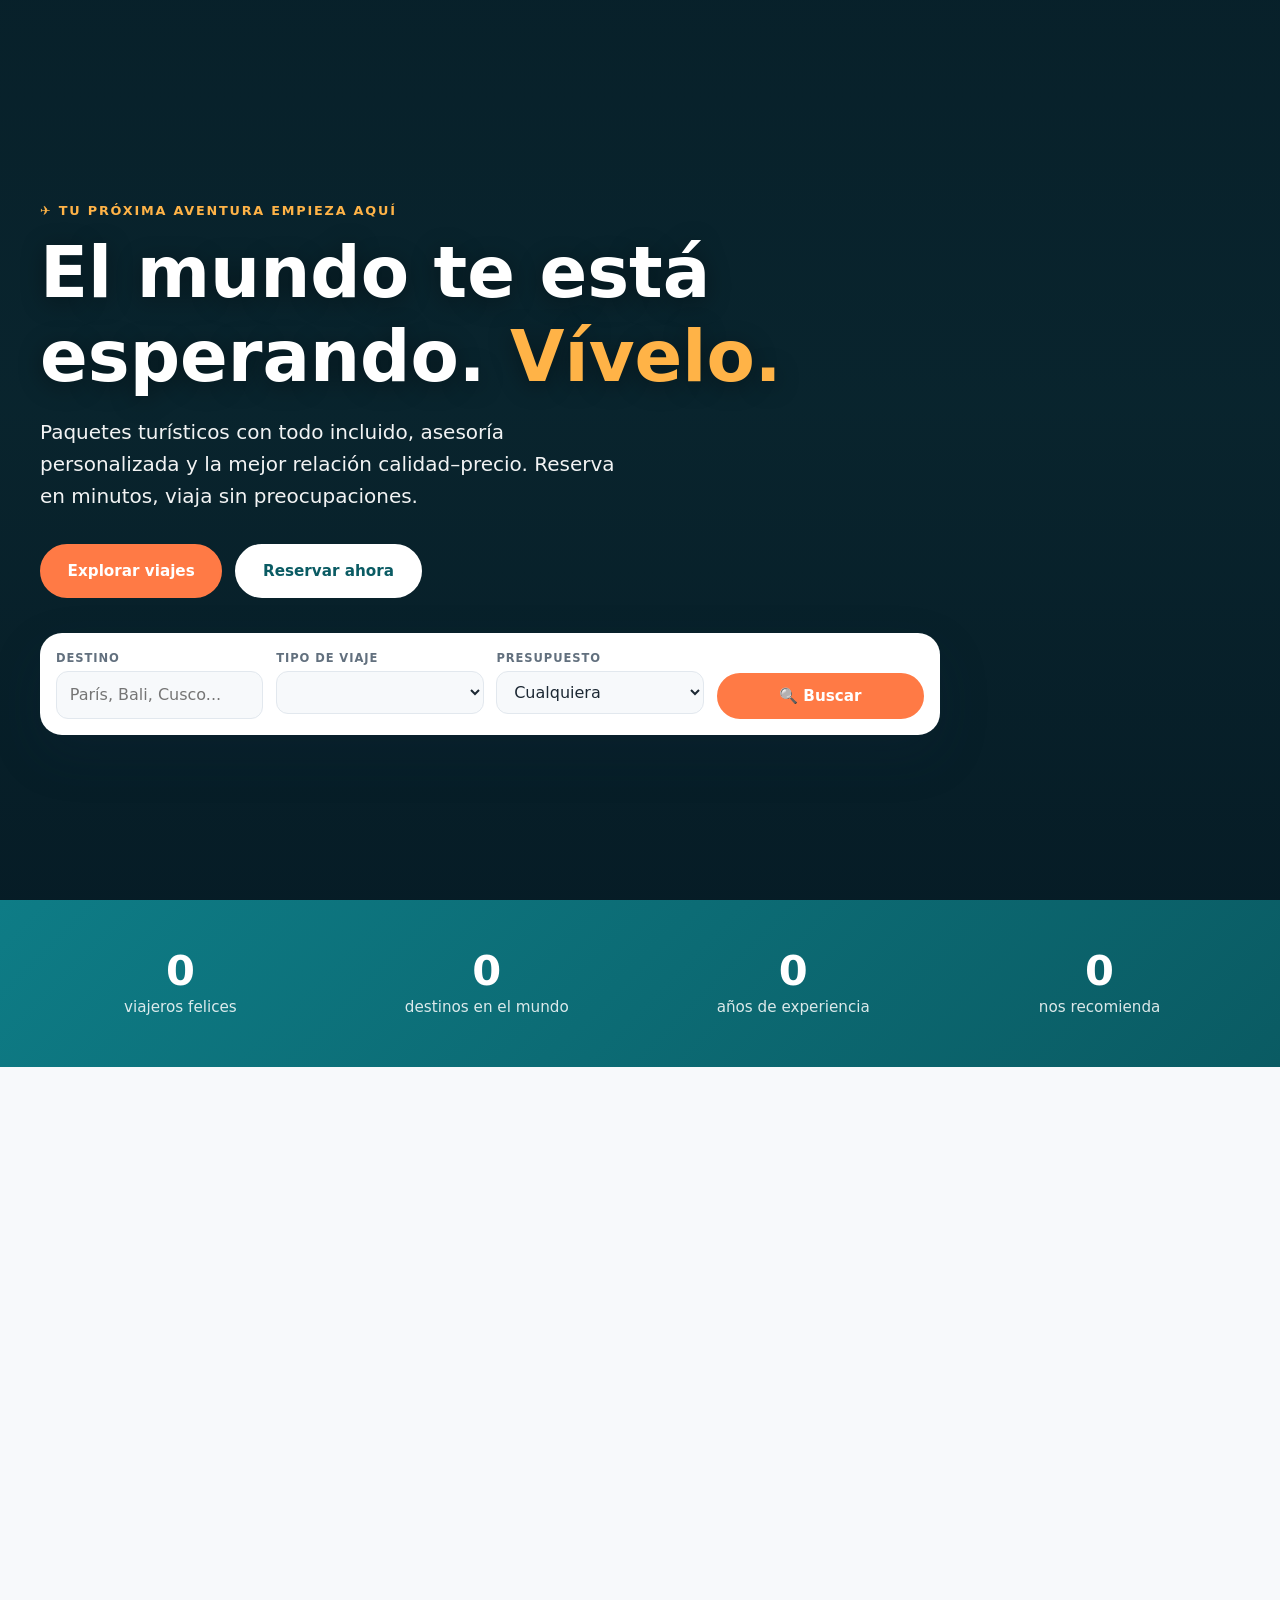
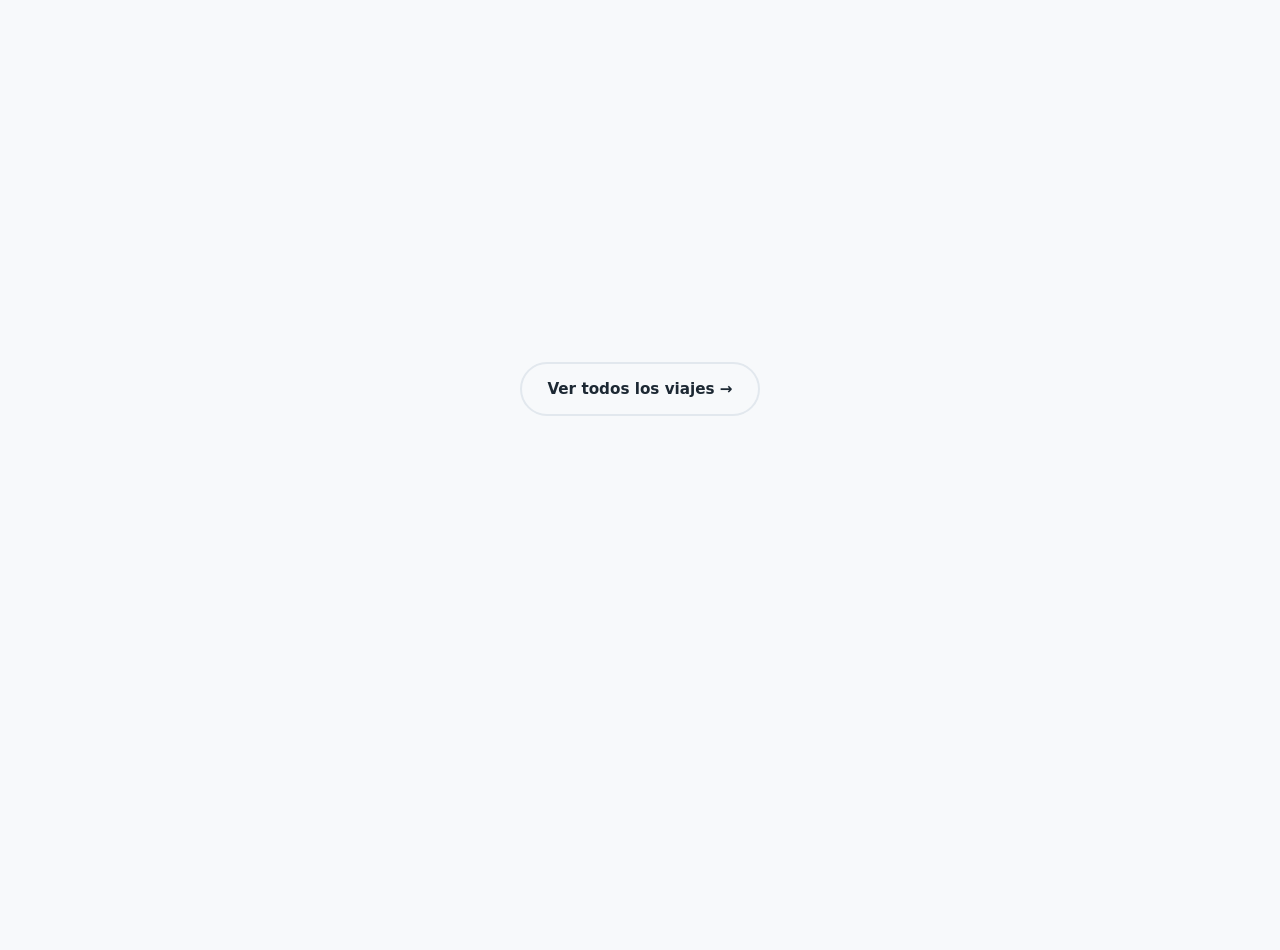
==== commit ca9870f5: "index: se modifico estadísticas, ventajas, destinos y oferta" ====
--- a/index.html
+++ b/index.html
@@ -33,4 +33,65 @@
       </form>
     </div>
     <div class="hero-dots" id="heroDots"></div>
+  </section>
+  
+  <!-- STATS -->
+  <div class="stats">
+    <div class="container grid g4">
+      <div class="stat"><b data-count="12000">0</b><span>viajeros felices</span></div>
+      <div class="stat"><b data-count="45">0</b><span>destinos en el mundo</span></div>
+      <div class="stat"><b data-count="15">0</b><span>años de experiencia</span></div>
+      <div class="stat"><b data-count="98" data-suffix="%">0</b><span>nos recomienda</span></div>
+    </div>
+  </div>
+
+  <!-- POR QUÉ -->
+  <section>
+    <div class="container">
+      <div class="section-head reveal">
+        <span class="eyebrow">¿Por qué Horizonte?</span>
+        <h2>Viajar debería ser fácil y emocionante</h2>
+        <p>Nos encargamos de todos los detalles para que tú solo te preocupes de disfrutar.</p>
+      </div>
+      <div class="grid g4">
+        <div class="feature reveal"><div class="ic">💰</div><h3>Mejor precio</h3><p>Tarifas directas con hoteles y aerolíneas. Si encuentras más barato, igualamos.</p></div>
+        <div class="feature reveal"><div class="ic">🛡️</div><h3>Reserva segura</h3><p>Pagos protegidos, cancelación flexible y seguro de viaje opcional.</p></div>
+        <div class="feature reveal"><div class="ic">🧑‍✈️</div><h3>Asesoría experta</h3><p>Agentes que han recorrido los destinos y arman tu itinerario ideal.</p></div>
+        <div class="feature reveal"><div class="ic">📞</div><h3>Soporte 24/7</h3><p>Te acompañamos por WhatsApp durante todo tu viaje, a cualquier hora.</p></div>
+      </div>
+    </div>
+  </section>
+
+  <!-- DESTINOS POPULARES -->
+  <section style="padding-top:0">
+    <div class="container">
+      <div class="section-head reveal">
+        <span class="eyebrow">Destinos populares</span>
+        <h2>Lugares que te quitarán el aliento</h2>
+        <p>Los paquetes favoritos de nuestros viajeros esta temporada.</p>
+      </div>
+      <div class="grid g3" id="popular"></div>
+      <div style="text-align:center;margin-top:2.5rem"><a href="viajes.html" class="btn btn-ghost">Ver todos los viajes →</a></div>
+    </div>
+  </section>
+
+  <!-- OFERTA -->
+  <section style="padding-top:0">
+    <div class="container">
+      <div class="deal reveal">
+        <div>
+          <span class="eyebrow" style="color:#ffd9a8">🔥 Oferta por tiempo limitado</span>
+          <h2>Hasta 10% extra con el cupón <u>VIAJA10</u></h2>
+          <p style="opacity:.92;margin-bottom:1.4rem">Úsalo al reservar cualquier paquete y ahorra más. Válido hasta fin de mes.</p>
+          <a href="reservas.html" class="btn btn-light">Aprovechar oferta</a>
+        </div>
+        <div>
+          <p style="margin-bottom:.6rem;font-weight:500">La oferta termina en:</p>
+          <div class="countdown" id="countdown" aria-live="off">
+            <div><b id="cd-d">00</b><span>Días</span></div><div><b id="cd-h">00</b><span>Horas</span></div>
+            <div><b id="cd-m">00</b><span>Min</span></div><div><b id="cd-s">00</b><span>Seg</span></div>
+          </div>
+        </div>
+      </div>
+    </div>
   </section>
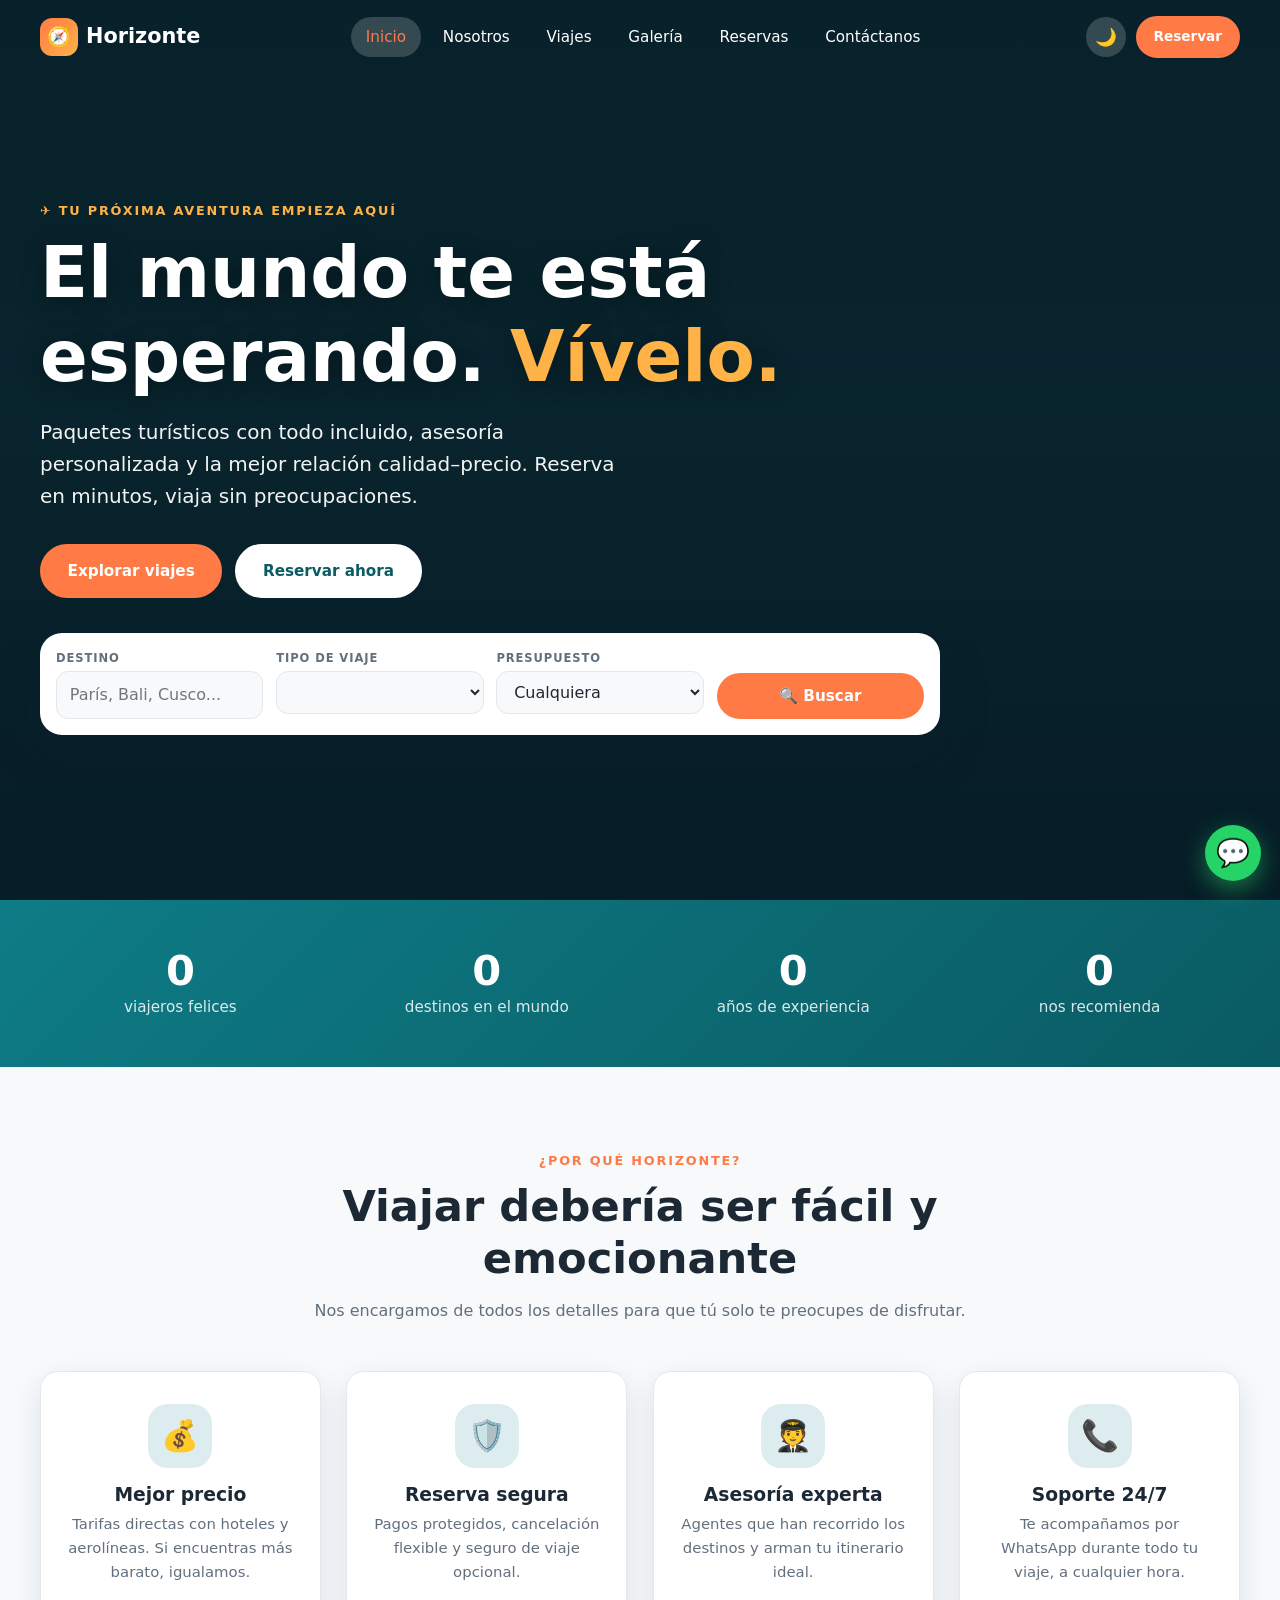
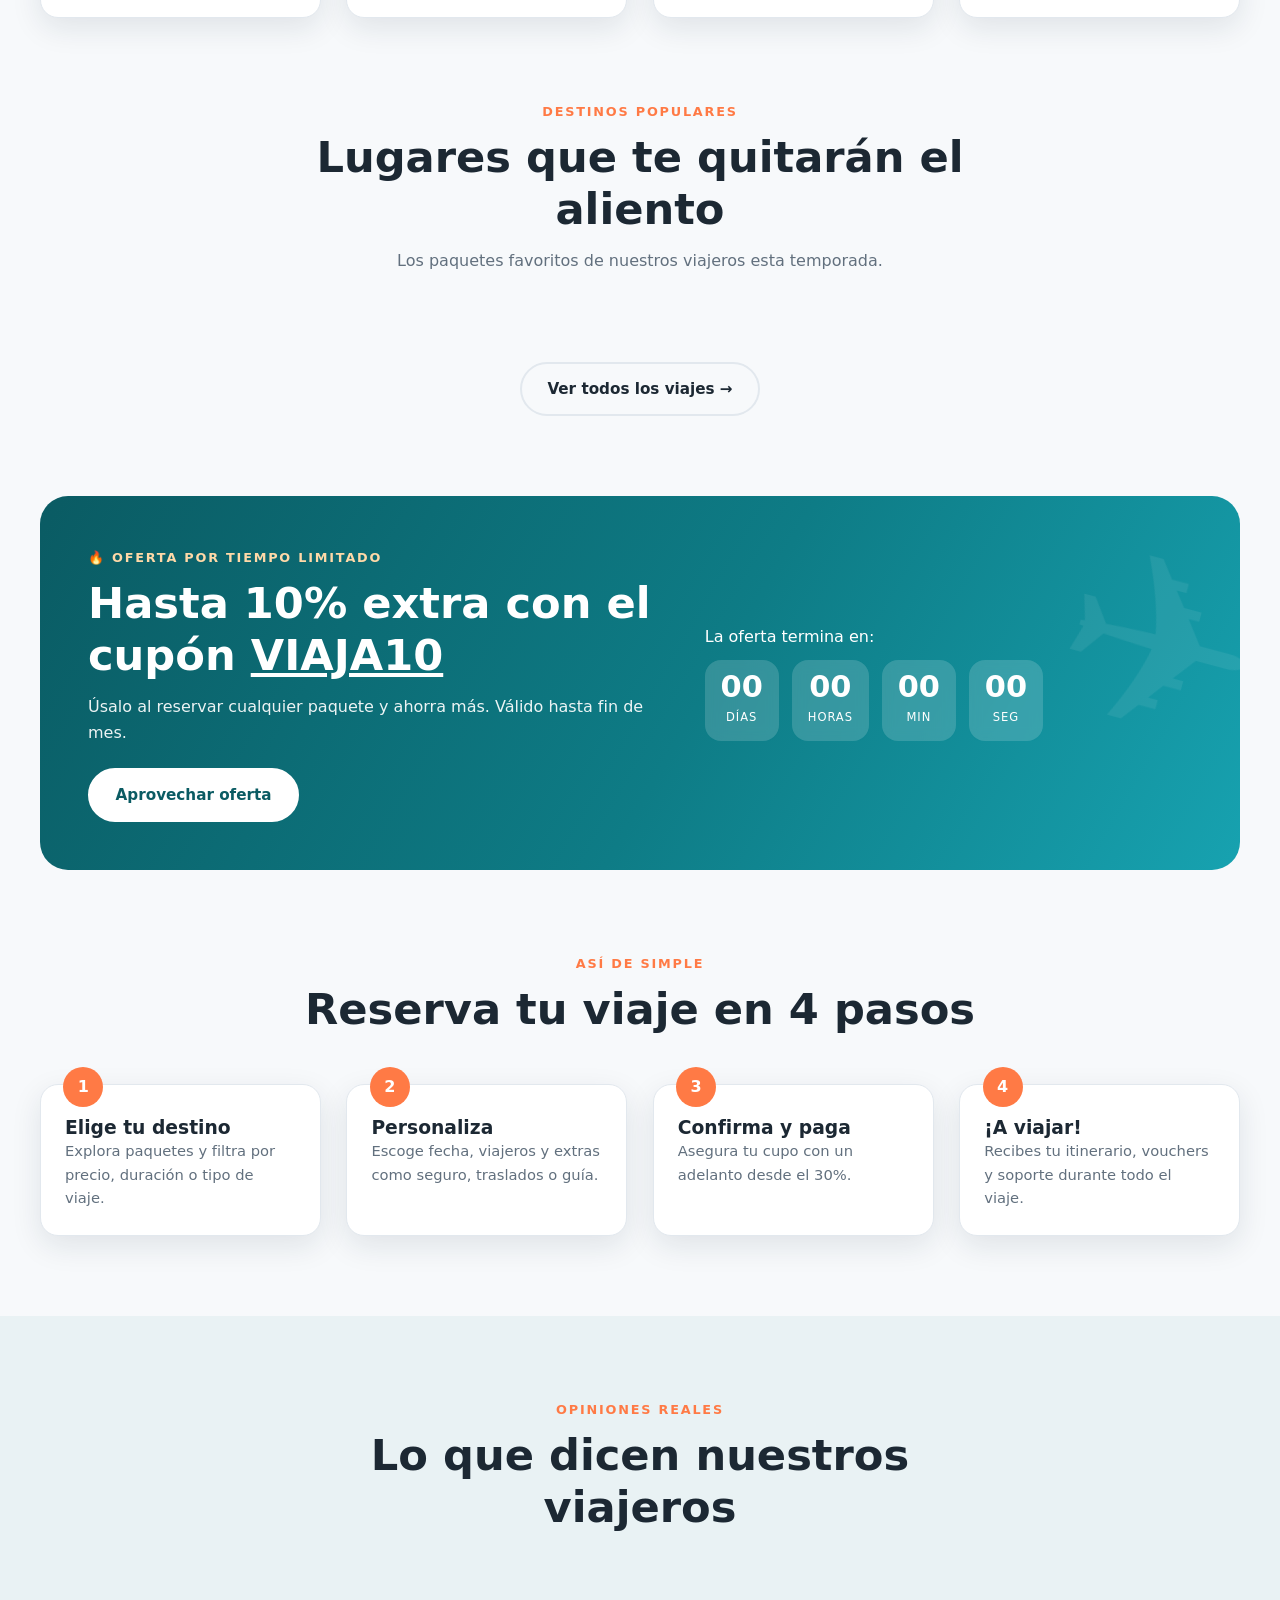
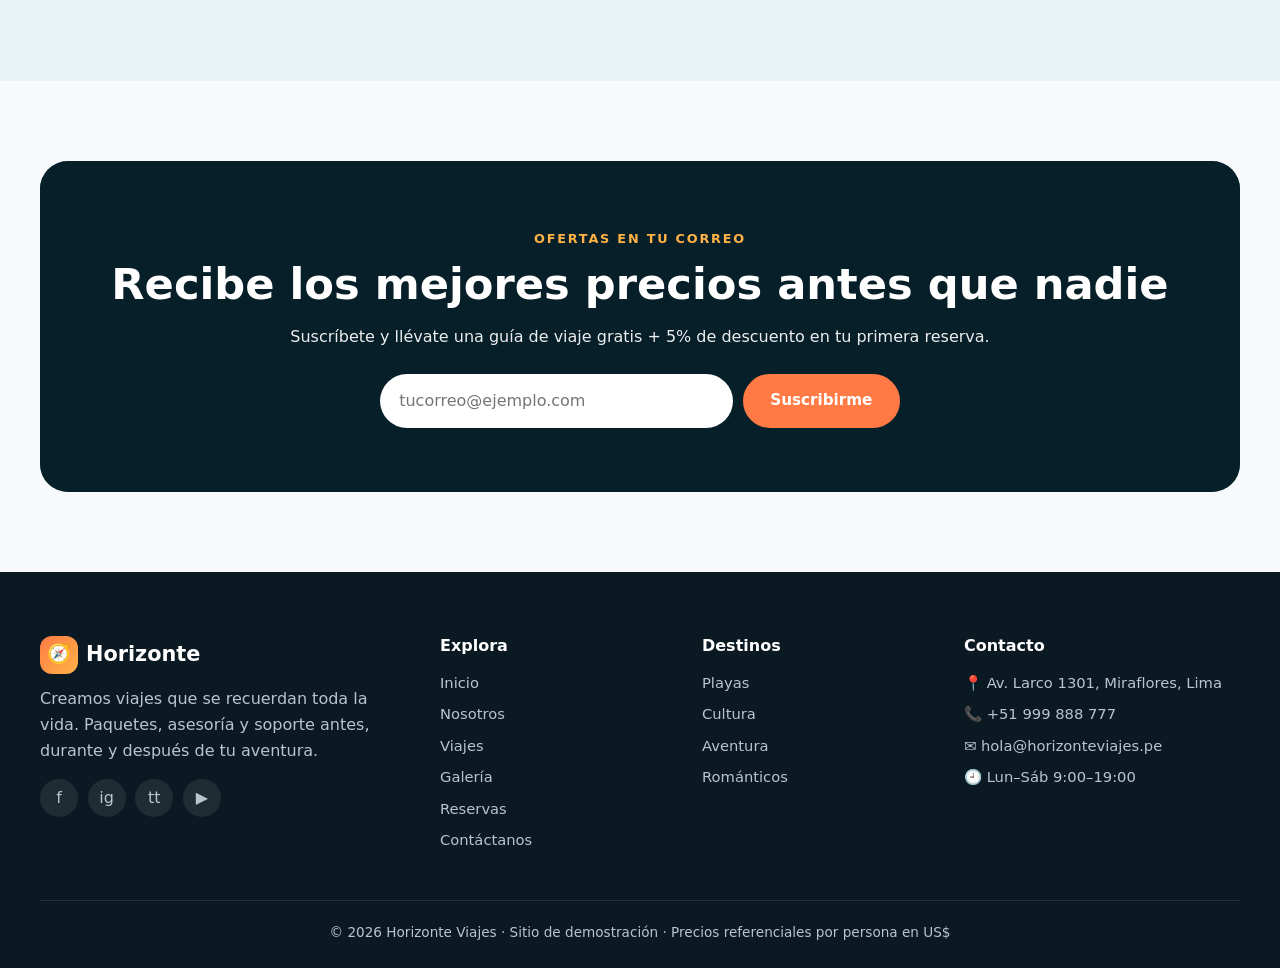
==== commit 284cc2c7: "index: se modifico pasos, testimonios, newsletter y scripts" ====
--- a/index.html
+++ b/index.html
@@ -94,4 +94,55 @@
         </div>
       </div>
     </div>
-  </section>+  </section>
+  
+  <!-- PASOS -->
+  <section style="padding-top:0">
+    <div class="container">
+      <div class="section-head reveal">
+        <span class="eyebrow">Así de simple</span>
+        <h2>Reserva tu viaje en 4 pasos</h2>
+      </div>
+      <div class="grid g4 steps">
+        <div class="step-card reveal"><h3>Elige tu destino</h3><p>Explora paquetes y filtra por precio, duración o tipo de viaje.</p></div>
+        <div class="step-card reveal"><h3>Personaliza</h3><p>Escoge fecha, viajeros y extras como seguro, traslados o guía.</p></div>
+        <div class="step-card reveal"><h3>Confirma y paga</h3><p>Asegura tu cupo con un adelanto desde el 30%.</p></div>
+        <div class="step-card reveal"><h3>¡A viajar!</h3><p>Recibes tu itinerario, vouchers y soporte durante todo el viaje.</p></div>
+      </div>
+    </div>
+  </section>
+
+  <!-- TESTIMONIOS -->
+  <section style="background:color-mix(in srgb,var(--primary) 6%,var(--bg))">
+    <div class="container">
+      <div class="section-head reveal">
+        <span class="eyebrow">Opiniones reales</span>
+        <h2>Lo que dicen nuestros viajeros</h2>
+      </div>
+      <div class="slider" id="slider"><div class="slides" id="slides"></div></div>
+      <div class="slider-nav" id="sliderNav"></div>
+    </div>
+  </section>
+
+  <!-- NEWSLETTER -->
+  <section>
+    <div class="container">
+      <div class="cta reveal" id="cta" style="background-image:url('https://images.unsplash.com/photo-1507525428034-b723cf961d3e?auto=format&fit=crop&w=1600&q=70')">
+        <span class="eyebrow" style="color:#ffb347">Ofertas en tu correo</span>
+        <h2>Recibe los mejores precios antes que nadie</h2>
+        <p style="opacity:.92">Suscríbete y llévate una guía de viaje gratis + 5% de descuento en tu primera reserva.</p>
+        <form class="newsletter" id="newsForm" novalidate>
+          <input type="email" id="newsMail" placeholder="tucorreo@ejemplo.com" aria-label="Correo electrónico" required>
+          <button class="btn" type="submit">Suscribirme</button>
+        </form>
+      </div>
+    </div>
+  </section>
+</main>
+
+<div id="site-footer"></div>
+<script src="js/data.js"></script>
+<script src="js/main.js"></script>
+<script src="js/home.js"></script>
+</body>
+</html>
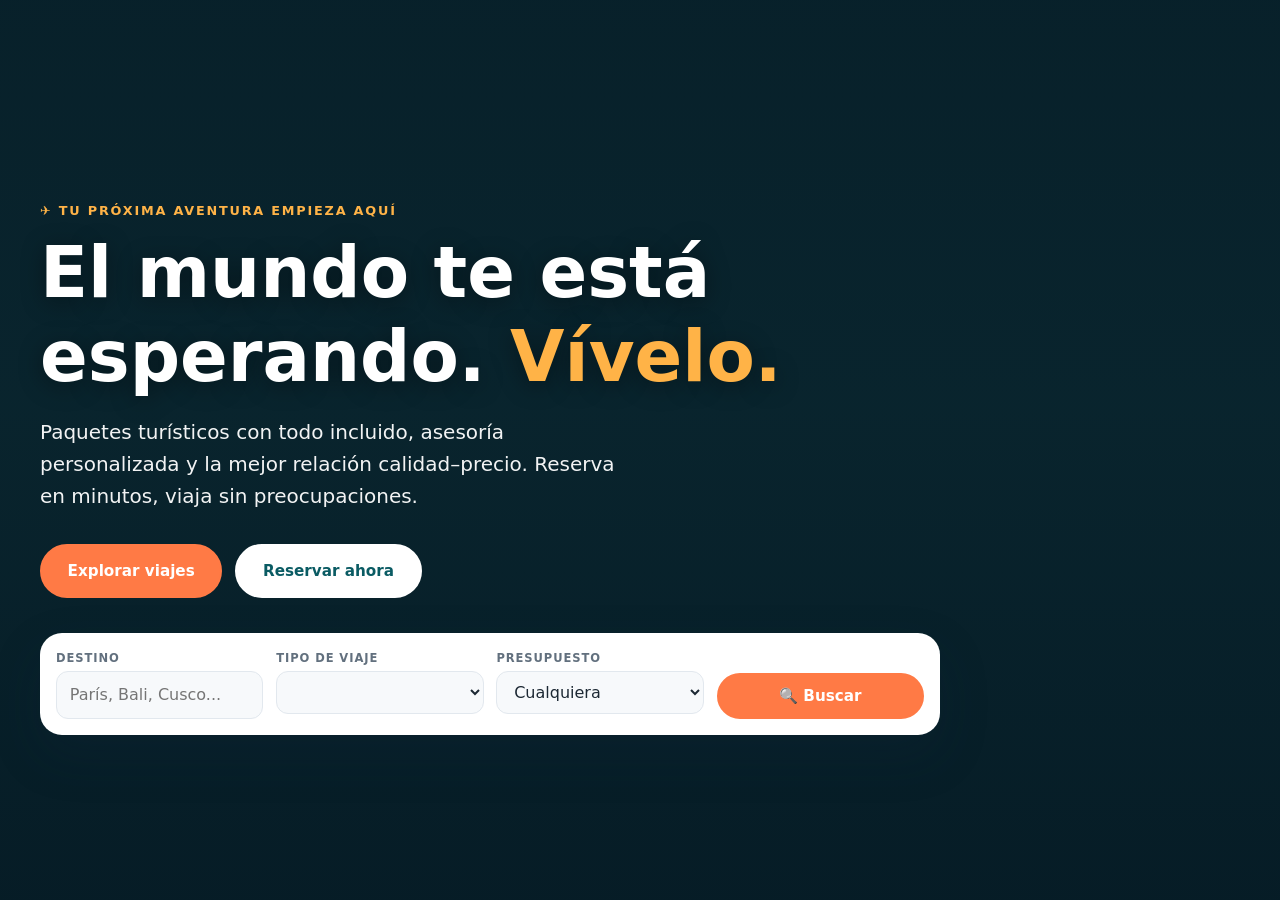
==== commit 45e7063c: "index: estructura base, header y hero con buscador" ====
--- a/index.html
+++ b/index.html
@@ -1,148 +1,40 @@
-<!DOCTYPE html>
-<html lang="es">
-<head>
-<meta charset="UTF-8">
-<meta name="viewport" content="width=device-width, initial-scale=1">
-<title>Horizonte Viajes · Paquetes turísticos que emocionan</title>
-<meta name="description" content="Agencia de viajes con paquetes a Machu Picchu, Cancún, París, Bali, Japón y más. Reserva online fácil y seguro.">
-<link rel="preconnect" href="https://fonts.googleapis.com">
-<link rel="preconnect" href="https://fonts.gstatic.com" crossorigin>
-<link href="https://fonts.googleapis.com/css2?family=Poppins:wght@400;500;600;700&display=swap" rel="stylesheet">
-<link rel="stylesheet" href="css/estilos.css">
-</head>
-<body data-page="index.html">
-<div id="site-header"></div>
-
-<main>
-  <!-- HERO -->
-  <section class="hero" id="inicio">
-    <div class="hero-slides" id="heroSlides" aria-hidden="true"></div>
-    <div class="container">
-      <span class="eyebrow" style="color:#ffb347">✈ Tu próxima aventura empieza aquí</span>
-      <h1>El mundo te está esperando. <em>Vívelo.</em></h1>
-      <p class="lead">Paquetes turísticos con todo incluido, asesoría personalizada y la mejor relación calidad–precio. Reserva en minutos, viaja sin preocupaciones.</p>
-      <a href="viajes.html" class="btn">Explorar viajes</a>
-      <a href="reservas.html" class="btn btn-light" style="margin-left:.5rem">Reservar ahora</a>
-
-      <form class="search-box" id="searchForm" role="search">
-        <div><label for="sQ">Destino</label><input id="sQ" type="text" placeholder="París, Bali, Cusco..." list="dl"><datalist id="dl"></datalist></div>
-        <div><label for="sCat">Tipo de viaje</label><select id="sCat"></select></div>
-        <div><label for="sMax">Presupuesto</label>
-          <select id="sMax"><option value="">Cualquiera</option><option value="800">Hasta US$ 800</option><option value="1500">Hasta US$ 1,500</option><option value="2500">Hasta US$ 2,500</option></select></div>
-        <button class="btn" type="submit">🔍 Buscar</button>
-      </form>
-    </div>
-    <div class="hero-dots" id="heroDots"></div>
-  </section>
-  
-  <!-- STATS -->
-  <div class="stats">
-    <div class="container grid g4">
-      <div class="stat"><b data-count="12000">0</b><span>viajeros felices</span></div>
-      <div class="stat"><b data-count="45">0</b><span>destinos en el mundo</span></div>
-      <div class="stat"><b data-count="15">0</b><span>años de experiencia</span></div>
-      <div class="stat"><b data-count="98" data-suffix="%">0</b><span>nos recomienda</span></div>
-    </div>
-  </div>
-
-  <!-- POR QUÉ -->
-  <section>
-    <div class="container">
-      <div class="section-head reveal">
-        <span class="eyebrow">¿Por qué Horizonte?</span>
-        <h2>Viajar debería ser fácil y emocionante</h2>
-        <p>Nos encargamos de todos los detalles para que tú solo te preocupes de disfrutar.</p>
-      </div>
-      <div class="grid g4">
-        <div class="feature reveal"><div class="ic">💰</div><h3>Mejor precio</h3><p>Tarifas directas con hoteles y aerolíneas. Si encuentras más barato, igualamos.</p></div>
-        <div class="feature reveal"><div class="ic">🛡️</div><h3>Reserva segura</h3><p>Pagos protegidos, cancelación flexible y seguro de viaje opcional.</p></div>
-        <div class="feature reveal"><div class="ic">🧑‍✈️</div><h3>Asesoría experta</h3><p>Agentes que han recorrido los destinos y arman tu itinerario ideal.</p></div>
-        <div class="feature reveal"><div class="ic">📞</div><h3>Soporte 24/7</h3><p>Te acompañamos por WhatsApp durante todo tu viaje, a cualquier hora.</p></div>
-      </div>
-    </div>
-  </section>
-
-  <!-- DESTINOS POPULARES -->
-  <section style="padding-top:0">
-    <div class="container">
-      <div class="section-head reveal">
-        <span class="eyebrow">Destinos populares</span>
-        <h2>Lugares que te quitarán el aliento</h2>
-        <p>Los paquetes favoritos de nuestros viajeros esta temporada.</p>
-      </div>
-      <div class="grid g3" id="popular"></div>
-      <div style="text-align:center;margin-top:2.5rem"><a href="viajes.html" class="btn btn-ghost">Ver todos los viajes →</a></div>
-    </div>
-  </section>
-
-  <!-- OFERTA -->
-  <section style="padding-top:0">
-    <div class="container">
-      <div class="deal reveal">
-        <div>
-          <span class="eyebrow" style="color:#ffd9a8">🔥 Oferta por tiempo limitado</span>
-          <h2>Hasta 10% extra con el cupón <u>VIAJA10</u></h2>
-          <p style="opacity:.92;margin-bottom:1.4rem">Úsalo al reservar cualquier paquete y ahorra más. Válido hasta fin de mes.</p>
-          <a href="reservas.html" class="btn btn-light">Aprovechar oferta</a>
-        </div>
-        <div>
-          <p style="margin-bottom:.6rem;font-weight:500">La oferta termina en:</p>
-          <div class="countdown" id="countdown" aria-live="off">
-            <div><b id="cd-d">00</b><span>Días</span></div><div><b id="cd-h">00</b><span>Horas</span></div>
-            <div><b id="cd-m">00</b><span>Min</span></div><div><b id="cd-s">00</b><span>Seg</span></div>
-          </div>
-        </div>
-      </div>
-    </div>
-  </section>
-  
-  <!-- PASOS -->
-  <section style="padding-top:0">
-    <div class="container">
-      <div class="section-head reveal">
-        <span class="eyebrow">Así de simple</span>
-        <h2>Reserva tu viaje en 4 pasos</h2>
-      </div>
-      <div class="grid g4 steps">
-        <div class="step-card reveal"><h3>Elige tu destino</h3><p>Explora paquetes y filtra por precio, duración o tipo de viaje.</p></div>
-        <div class="step-card reveal"><h3>Personaliza</h3><p>Escoge fecha, viajeros y extras como seguro, traslados o guía.</p></div>
-        <div class="step-card reveal"><h3>Confirma y paga</h3><p>Asegura tu cupo con un adelanto desde el 30%.</p></div>
-        <div class="step-card reveal"><h3>¡A viajar!</h3><p>Recibes tu itinerario, vouchers y soporte durante todo el viaje.</p></div>
-      </div>
-    </div>
-  </section>
-
-  <!-- TESTIMONIOS -->
-  <section style="background:color-mix(in srgb,var(--primary) 6%,var(--bg))">
-    <div class="container">
-      <div class="section-head reveal">
-        <span class="eyebrow">Opiniones reales</span>
-        <h2>Lo que dicen nuestros viajeros</h2>
-      </div>
-      <div class="slider" id="slider"><div class="slides" id="slides"></div></div>
-      <div class="slider-nav" id="sliderNav"></div>
-    </div>
-  </section>
-
-  <!-- NEWSLETTER -->
-  <section>
-    <div class="container">
-      <div class="cta reveal" id="cta" style="background-image:url('https://images.unsplash.com/photo-1507525428034-b723cf961d3e?auto=format&fit=crop&w=1600&q=70')">
-        <span class="eyebrow" style="color:#ffb347">Ofertas en tu correo</span>
-        <h2>Recibe los mejores precios antes que nadie</h2>
-        <p style="opacity:.92">Suscríbete y llévate una guía de viaje gratis + 5% de descuento en tu primera reserva.</p>
-        <form class="newsletter" id="newsForm" novalidate>
-          <input type="email" id="newsMail" placeholder="tucorreo@ejemplo.com" aria-label="Correo electrónico" required>
-          <button class="btn" type="submit">Suscribirme</button>
-        </form>
-      </div>
-    </div>
-  </section>
-</main>
-
-<div id="site-footer"></div>
-<script src="js/data.js"></script>
-<script src="js/main.js"></script>
-<script src="js/home.js"></script>
-</body>
+<!DOCTYPE html>
+<html lang="es">
+<!-- ===== PARTE 1/3 · Estructura base: head, header y hero con buscador ===== -->
+<head>
+<meta charset="UTF-8">
+<meta name="viewport" content="width=device-width, initial-scale=1">
+<title>Horizonte Viajes · Paquetes turísticos que emocionan</title>
+<meta name="description" content="Agencia de viajes con paquetes a Machu Picchu, Cancún, París, Bali, Japón y más. Reserva online fácil y seguro.">
+<link rel="preconnect" href="https://fonts.googleapis.com">
+<link rel="preconnect" href="https://fonts.gstatic.com" crossorigin>
+<link href="https://fonts.googleapis.com/css2?family=Poppins:wght@400;500;600;700&display=swap" rel="stylesheet">
+<link rel="stylesheet" href="css/styles.css">
+</head>
+<body data-page="index.html">
+<div id="site-header"></div>
+
+<main>
+  <!-- HERO -->
+  <section class="hero" id="inicio">
+    <div class="hero-slides" id="heroSlides" aria-hidden="true"></div>
+    <div class="container">
+      <span class="eyebrow" style="color:#ffb347">✈ Tu próxima aventura empieza aquí</span>
+      <h1>El mundo te está esperando. <em>Vívelo.</em></h1>
+      <p class="lead">Paquetes turísticos con todo incluido, asesoría personalizada y la mejor relación calidad–precio. Reserva en minutos, viaja sin preocupaciones.</p>
+      <a href="viajes.html" class="btn">Explorar viajes</a>
+      <a href="reservas.html" class="btn btn-light" style="margin-left:.5rem">Reservar ahora</a>
+
+      <form class="search-box" id="searchForm" role="search">
+        <div><label for="sQ">Destino</label><input id="sQ" type="text" placeholder="París, Bali, Cusco..." list="dl"><datalist id="dl"></datalist></div>
+        <div><label for="sCat">Tipo de viaje</label><select id="sCat"></select></div>
+        <div><label for="sMax">Presupuesto</label>
+          <select id="sMax"><option value="">Cualquiera</option><option value="800">Hasta US$ 800</option><option value="1500">Hasta US$ 1,500</option><option value="2500">Hasta US$ 2,500</option></select></div>
+        <button class="btn" type="submit">🔍 Buscar</button>
+      </form>
+    </div>
+    <div class="hero-dots" id="heroDots"></div>
+  </section>
+  </main>
+</body>
 </html>
--- a/css/styles.css
+++ b/css/styles.css
@@ -0,0 +1,90 @@
+:root{
+  --primary:#0e7c86; --primary-d:#0a5b63; --accent:#ff7a45; --accent-d:#e8602a;
+  --bg:#f7f9fb; --surface:#ffffff; --text:#1c2833; --muted:#62707e; --border:#e2e8ee;
+  --shadow:0 10px 30px rgba(15,40,60,.10); --shadow-lg:0 20px 50px rgba(15,40,60,.18);
+  --radius:18px; --maxw:1200px;
+  --font:'Poppins',system-ui,-apple-system,'Segoe UI',sans-serif;
+}
+[data-theme="dark"]{
+  --bg:#0d1419; --surface:#16202a; --text:#e8eef3; --muted:#9aa9b6; --border:#243442;
+  --shadow:0 10px 30px rgba(0,0,0,.4); --shadow-lg:0 20px 50px rgba(0,0,0,.55);
+}
+*{box-sizing:border-box;margin:0;padding:0}
+html{scroll-behavior:smooth}
+body{font-family:var(--font);background:var(--bg);color:var(--text);line-height:1.6;transition:background .3s,color .3s}
+img{max-width:100%;display:block}
+a{color:inherit;text-decoration:none}
+ul{list-style:none}
+button,input,select,textarea{font:inherit;color:inherit}
+.container{width:min(100% - 2.4rem,var(--maxw));margin-inline:auto}
+section{padding:5rem 0}
+.section-head{text-align:center;max-width:680px;margin:0 auto 3rem}
+.eyebrow{display:inline-block;color:var(--accent);font-weight:600;letter-spacing:.14em;text-transform:uppercase;font-size:.8rem;margin-bottom:.6rem}
+h1,h2,h3,h4{line-height:1.2}
+h2{font-size:clamp(1.8rem,3.4vw,2.7rem);margin-bottom:.8rem}
+.section-head p{color:var(--muted)}
+.grid{display:grid;gap:1.6rem}
+.g3{grid-template-columns:repeat(auto-fill,minmax(310px,1fr))}
+.g4{grid-template-columns:repeat(auto-fit,minmax(230px,1fr))}
+.g2{grid-template-columns:repeat(auto-fit,minmax(320px,1fr))}
+
+/* ===== buttons.css ===== */
+.btn{display:inline-flex;align-items:center;justify-content:center;gap:.5rem;padding:.8rem 1.6rem;border-radius:999px;border:2px solid var(--accent);background:var(--accent);color:#fff;font-weight:600;cursor:pointer;transition:.25s;font-size:.95rem}
+.btn:hover{background:var(--accent-d);border-color:var(--accent-d);transform:translateY(-2px);box-shadow:0 8px 20px rgba(255,122,69,.35)}
+.btn-ghost{background:transparent;color:var(--text);border-color:var(--border)}
+.btn-ghost:hover{background:var(--primary);border-color:var(--primary);color:#fff;box-shadow:none}
+.btn-light{background:#fff;color:var(--primary-d);border-color:#fff}
+.btn-light:hover{background:#fff;color:var(--accent);border-color:#fff}
+.btn-sm{padding:.5rem 1rem;font-size:.85rem}
+.btn-block{width:100%}
+.btn:disabled{opacity:.5;cursor:not-allowed;transform:none;box-shadow:none}
+
+/* ===== header.css ===== */
+.header{position:fixed;inset:0 0 auto 0;z-index:100;transition:.3s;padding:1rem 0}
+.header.scrolled,.header.solid{background:color-mix(in srgb,var(--surface) 92%,transparent);backdrop-filter:blur(12px);box-shadow:0 2px 20px rgba(0,0,0,.08);padding:.6rem 0}
+.nav{display:flex;align-items:center;justify-content:space-between;gap:1rem}
+.logo{display:flex;align-items:center;gap:.5rem;font-weight:700;font-size:1.3rem;color:#fff}
+.logo span.ic{display:grid;place-items:center;width:38px;height:38px;border-radius:12px;background:linear-gradient(135deg,var(--accent),#ffb347);font-size:1.2rem}
+.header.scrolled .logo,.header.solid .logo{color:var(--text)}
+.nav-links{display:flex;align-items:center;gap:.4rem}
+.nav-links a{padding:.5rem .95rem;border-radius:999px;color:#fff;font-weight:500;font-size:.95rem;transition:.2s}
+.header.scrolled .nav-links a,.header.solid .nav-links a{color:var(--text)}
+.nav-links a:hover,.nav-links a.active{background:rgba(255,255,255,.18);color:var(--accent)}
+.header.scrolled .nav-links a:hover,.header.scrolled .nav-links a.active,.header.solid .nav-links a:hover,.header.solid .nav-links a.active{background:color-mix(in srgb,var(--accent) 12%,transparent)}
+.nav-actions{display:flex;align-items:center;gap:.6rem}
+.icon-btn{width:40px;height:40px;border-radius:50%;border:none;background:rgba(255,255,255,.18);color:#fff;cursor:pointer;font-size:1.1rem;display:grid;place-items:center;transition:.2s}
+.header.scrolled .icon-btn,.header.solid .icon-btn{background:var(--bg);color:var(--text)}
+.icon-btn:hover{transform:scale(1.08)}
+.burger{display:none}
+@media(max-width:900px){
+  .burger{display:grid}
+  .nav-links{position:fixed;inset:0 0 0 auto;width:min(80vw,320px);background:var(--surface);flex-direction:column;align-items:stretch;padding:5rem 1.5rem;transform:translateX(100%);transition:.3s;box-shadow:var(--shadow-lg)}
+  .nav-links.open{transform:none}
+  .nav-links a{color:var(--text)!important;font-size:1.05rem}
+  .nav-cta{display:none}
+}
+
+/* ===== hero.css =====*/
+.hero{position:relative;min-height:100vh;display:flex;align-items:center;color:#fff;padding:7rem 0 5rem;background:#0b2a33 center/cover no-repeat;overflow:hidden}
+.hero::before{content:"";position:absolute;inset:0;background:linear-gradient(180deg,rgba(5,25,35,.55),rgba(5,25,35,.35) 45%,rgba(5,25,35,.8))}
+.hero-slides{position:absolute;inset:0}
+.hero-slides div{position:absolute;inset:0;background-size:cover;background-position:center;opacity:0;transition:opacity 1.6s;transform:scale(1.05)}
+.hero-slides div.on{opacity:1;animation:kb 12s linear forwards}
+@keyframes kb{to{transform:scale(1.15)}}
+.hero .container{position:relative;z-index:2}
+.hero h1{font-size:clamp(2.3rem,6vw,4.4rem);max-width:800px;margin-bottom:1rem;text-shadow:0 4px 24px rgba(0,0,0,.4)}
+.hero h1 em{font-style:normal;color:#ffb347}
+.hero p.lead{font-size:clamp(1rem,1.6vw,1.25rem);max-width:600px;opacity:.95;margin-bottom:2rem}
+.search-box{display:grid;grid-template-columns:repeat(auto-fit,minmax(170px,1fr));gap:.8rem;background:var(--surface);color:var(--text);padding:1rem;border-radius:22px;box-shadow:var(--shadow-lg);max-width:900px;margin-top:2.2rem}
+.search-box label{display:block;font-size:.72rem;font-weight:600;color:var(--muted);text-transform:uppercase;letter-spacing:.08em;margin-bottom:.2rem}
+.search-box select,.search-box input{width:100%;padding:.65rem .8rem;border:1.5px solid var(--border);border-radius:12px;background:var(--bg)}
+.search-box .btn{align-self:end;height:46px}
+.hero-dots{position:absolute;bottom:1.6rem;left:50%;transform:translateX(-50%);display:flex;gap:.5rem;z-index:3}
+.hero-dots button{width:10px;height:10px;border-radius:50%;border:none;background:rgba(255,255,255,.5);cursor:pointer}
+.hero-dots button.on{background:var(--accent);width:28px;border-radius:6px}
+.page-hero{position:relative;padding:10rem 0 5rem;color:#fff;text-align:center;background:#0b2a33 center/cover}
+.page-hero::before{content:"";position:absolute;inset:0;background:linear-gradient(180deg,rgba(5,25,35,.6),rgba(5,25,35,.75))}
+.page-hero .container{position:relative}
+.page-hero h1{font-size:clamp(2rem,5vw,3.4rem)}
+.page-hero p{max-width:620px;margin:.8rem auto 0;opacity:.92}
+.crumbs{font-size:.85rem;opacity:.8;margin-bottom:.8rem}
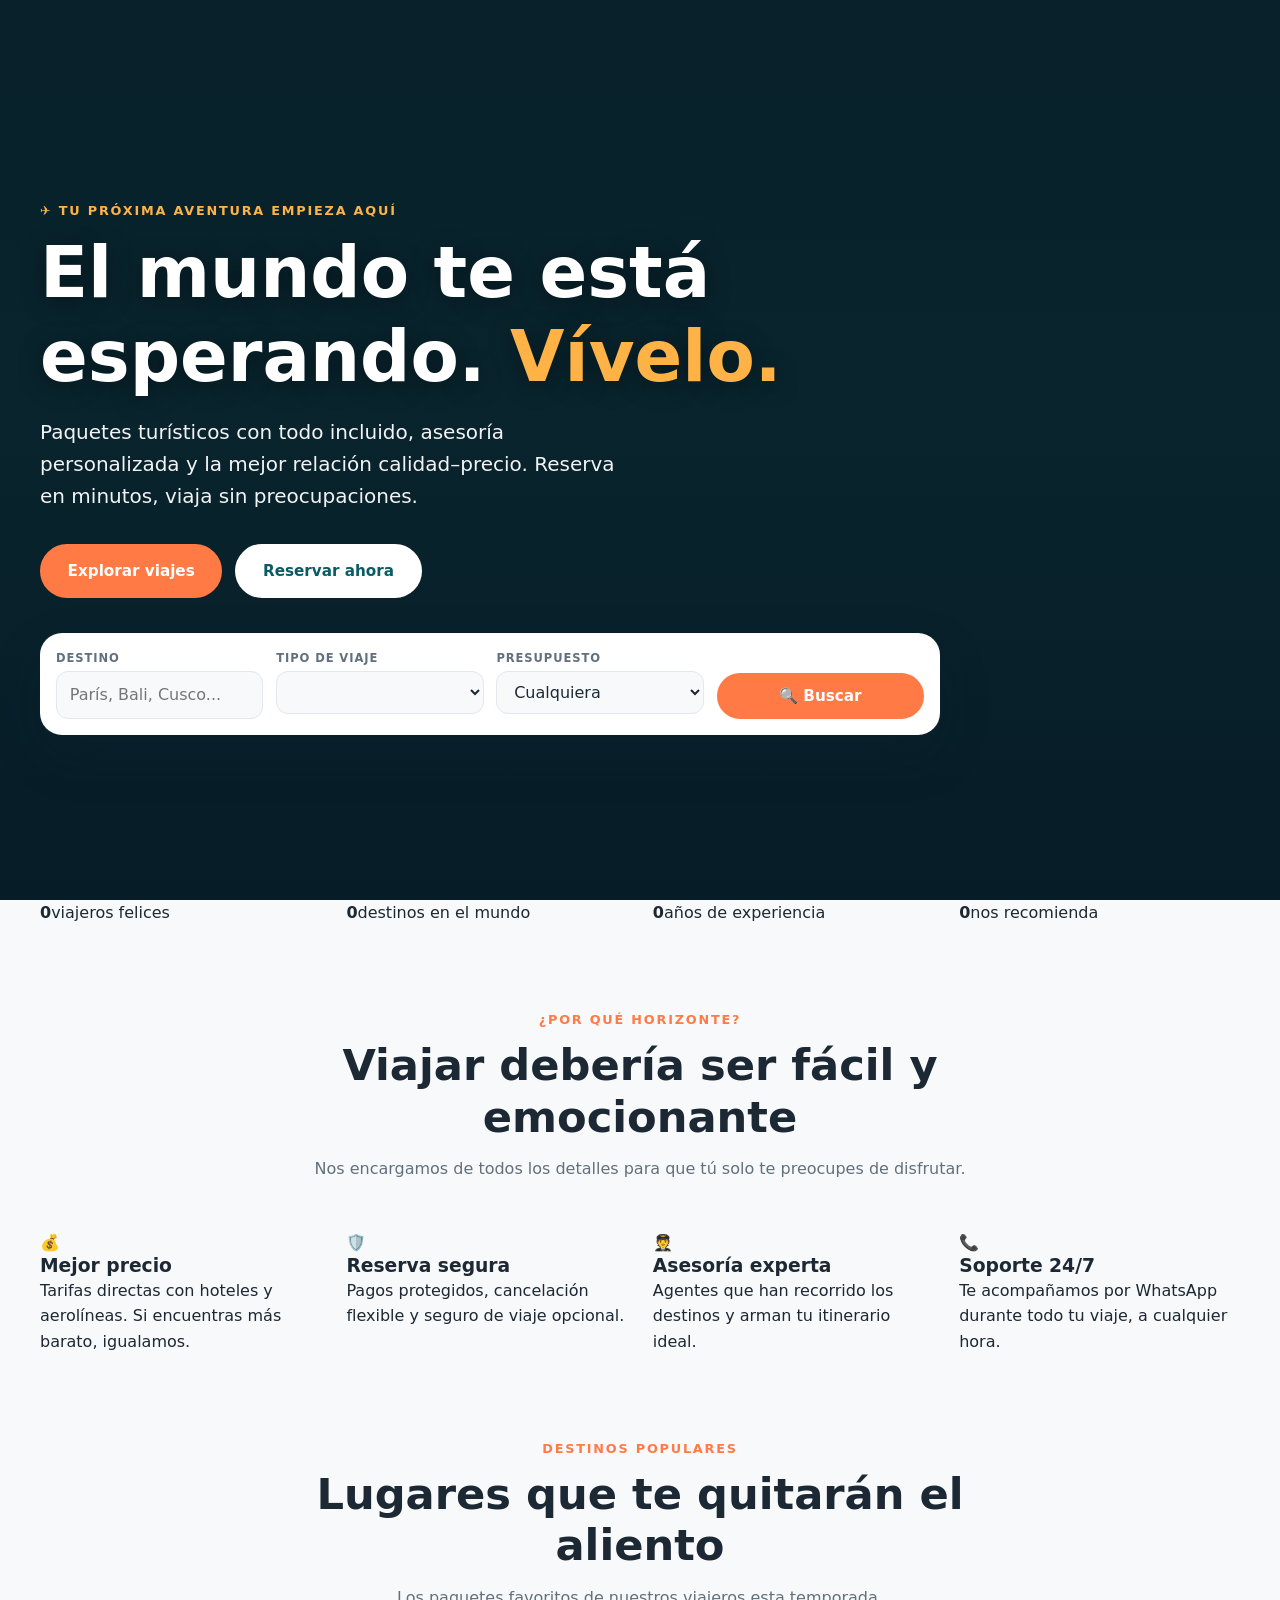
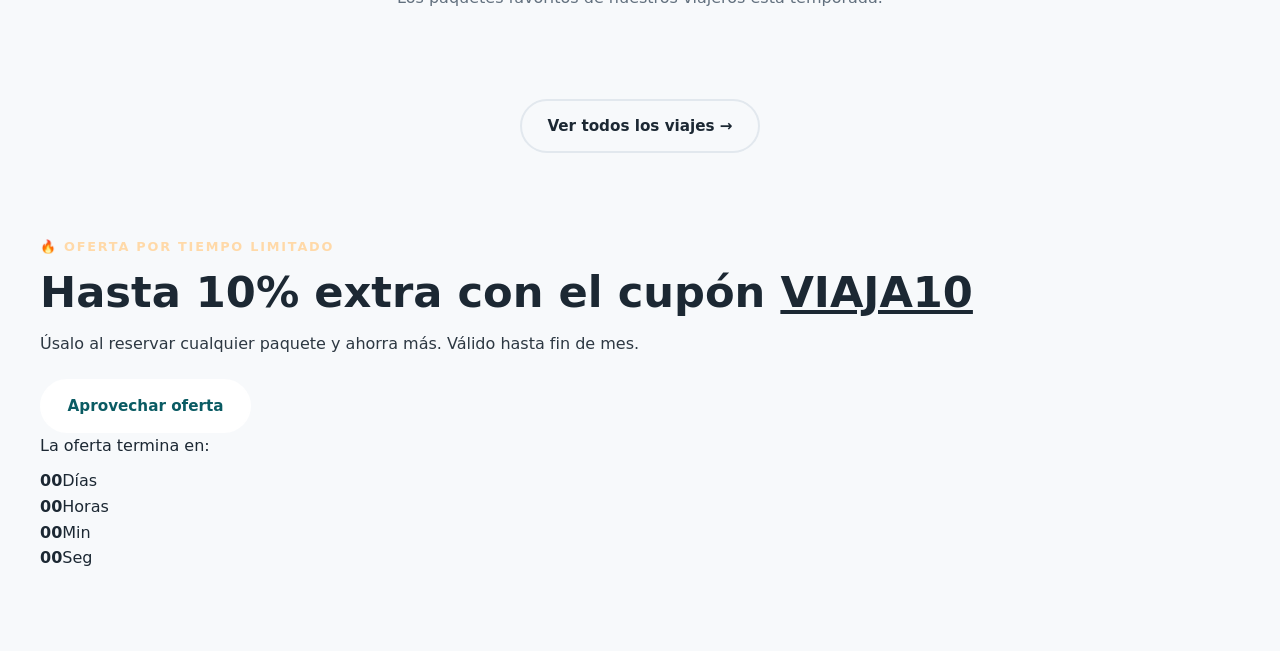
==== commit d577d882: "index: estadísticas, ventajas, destinos populares y oferta" ====
--- a/index.html
+++ b/index.html
@@ -35,6 +35,67 @@
     </div>
     <div class="hero-dots" id="heroDots"></div>
   </section>
+  <!-- ===== PARTE 2/3 · Estadísticas, ventajas, destinos populares y oferta ===== -->
+<!-- STATS -->
+  <div class="stats">
+    <div class="container grid g4">
+      <div class="stat"><b data-count="12000">0</b><span>viajeros felices</span></div>
+      <div class="stat"><b data-count="45">0</b><span>destinos en el mundo</span></div>
+      <div class="stat"><b data-count="15">0</b><span>años de experiencia</span></div>
+      <div class="stat"><b data-count="98" data-suffix="%">0</b><span>nos recomienda</span></div>
+    </div>
+  </div>
+
+  <!-- POR QUÉ -->
+  <section>
+    <div class="container">
+      <div class="section-head reveal">
+        <span class="eyebrow">¿Por qué Horizonte?</span>
+        <h2>Viajar debería ser fácil y emocionante</h2>
+        <p>Nos encargamos de todos los detalles para que tú solo te preocupes de disfrutar.</p>
+      </div>
+      <div class="grid g4">
+        <div class="feature reveal"><div class="ic">💰</div><h3>Mejor precio</h3><p>Tarifas directas con hoteles y aerolíneas. Si encuentras más barato, igualamos.</p></div>
+        <div class="feature reveal"><div class="ic">🛡️</div><h3>Reserva segura</h3><p>Pagos protegidos, cancelación flexible y seguro de viaje opcional.</p></div>
+        <div class="feature reveal"><div class="ic">🧑‍✈️</div><h3>Asesoría experta</h3><p>Agentes que han recorrido los destinos y arman tu itinerario ideal.</p></div>
+        <div class="feature reveal"><div class="ic">📞</div><h3>Soporte 24/7</h3><p>Te acompañamos por WhatsApp durante todo tu viaje, a cualquier hora.</p></div>
+      </div>
+    </div>
+  </section>
+
+  <!-- DESTINOS POPULARES -->
+  <section style="padding-top:0">
+    <div class="container">
+      <div class="section-head reveal">
+        <span class="eyebrow">Destinos populares</span>
+        <h2>Lugares que te quitarán el aliento</h2>
+        <p>Los paquetes favoritos de nuestros viajeros esta temporada.</p>
+      </div>
+      <div class="grid g3" id="popular"></div>
+      <div style="text-align:center;margin-top:2.5rem"><a href="viajes.html" class="btn btn-ghost">Ver todos los viajes →</a></div>
+    </div>
+  </section>
+
+  <!-- OFERTA -->
+  <section style="padding-top:0">
+    <div class="container">
+      <div class="deal reveal">
+        <div>
+          <span class="eyebrow" style="color:#ffd9a8">🔥 Oferta por tiempo limitado</span>
+          <h2>Hasta 10% extra con el cupón <u>VIAJA10</u></h2>
+          <p style="opacity:.92;margin-bottom:1.4rem">Úsalo al reservar cualquier paquete y ahorra más. Válido hasta fin de mes.</p>
+          <a href="reservas.html" class="btn btn-light">Aprovechar oferta</a>
+        </div>
+        <div>
+          <p style="margin-bottom:.6rem;font-weight:500">La oferta termina en:</p>
+          <div class="countdown" id="countdown" aria-live="off">
+            <div><b id="cd-d">00</b><span>Días</span></div><div><b id="cd-h">00</b><span>Horas</span></div>
+            <div><b id="cd-m">00</b><span>Min</span></div><div><b id="cd-s">00</b><span>Seg</span></div>
+          </div>
+        </div>
+      </div>
+    </div>
+  </section>
   </main>
 </body>
 </html>
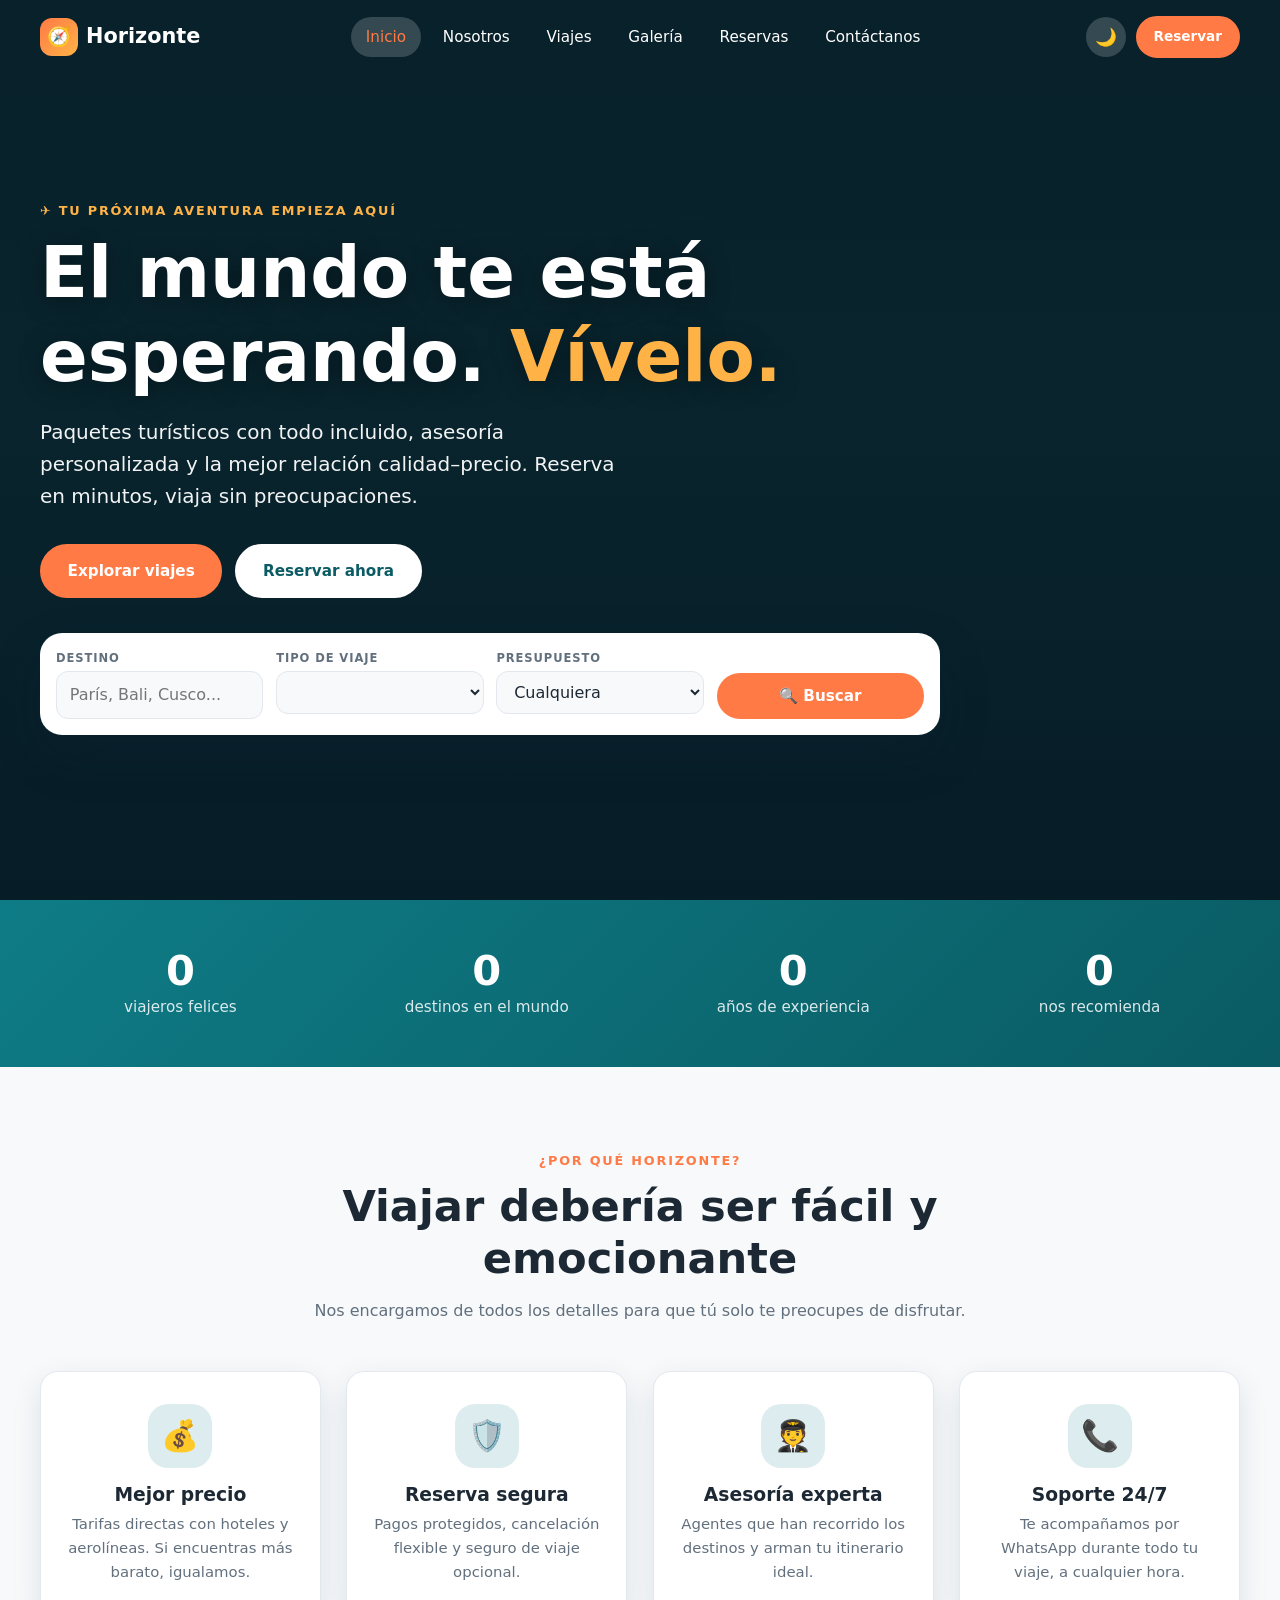
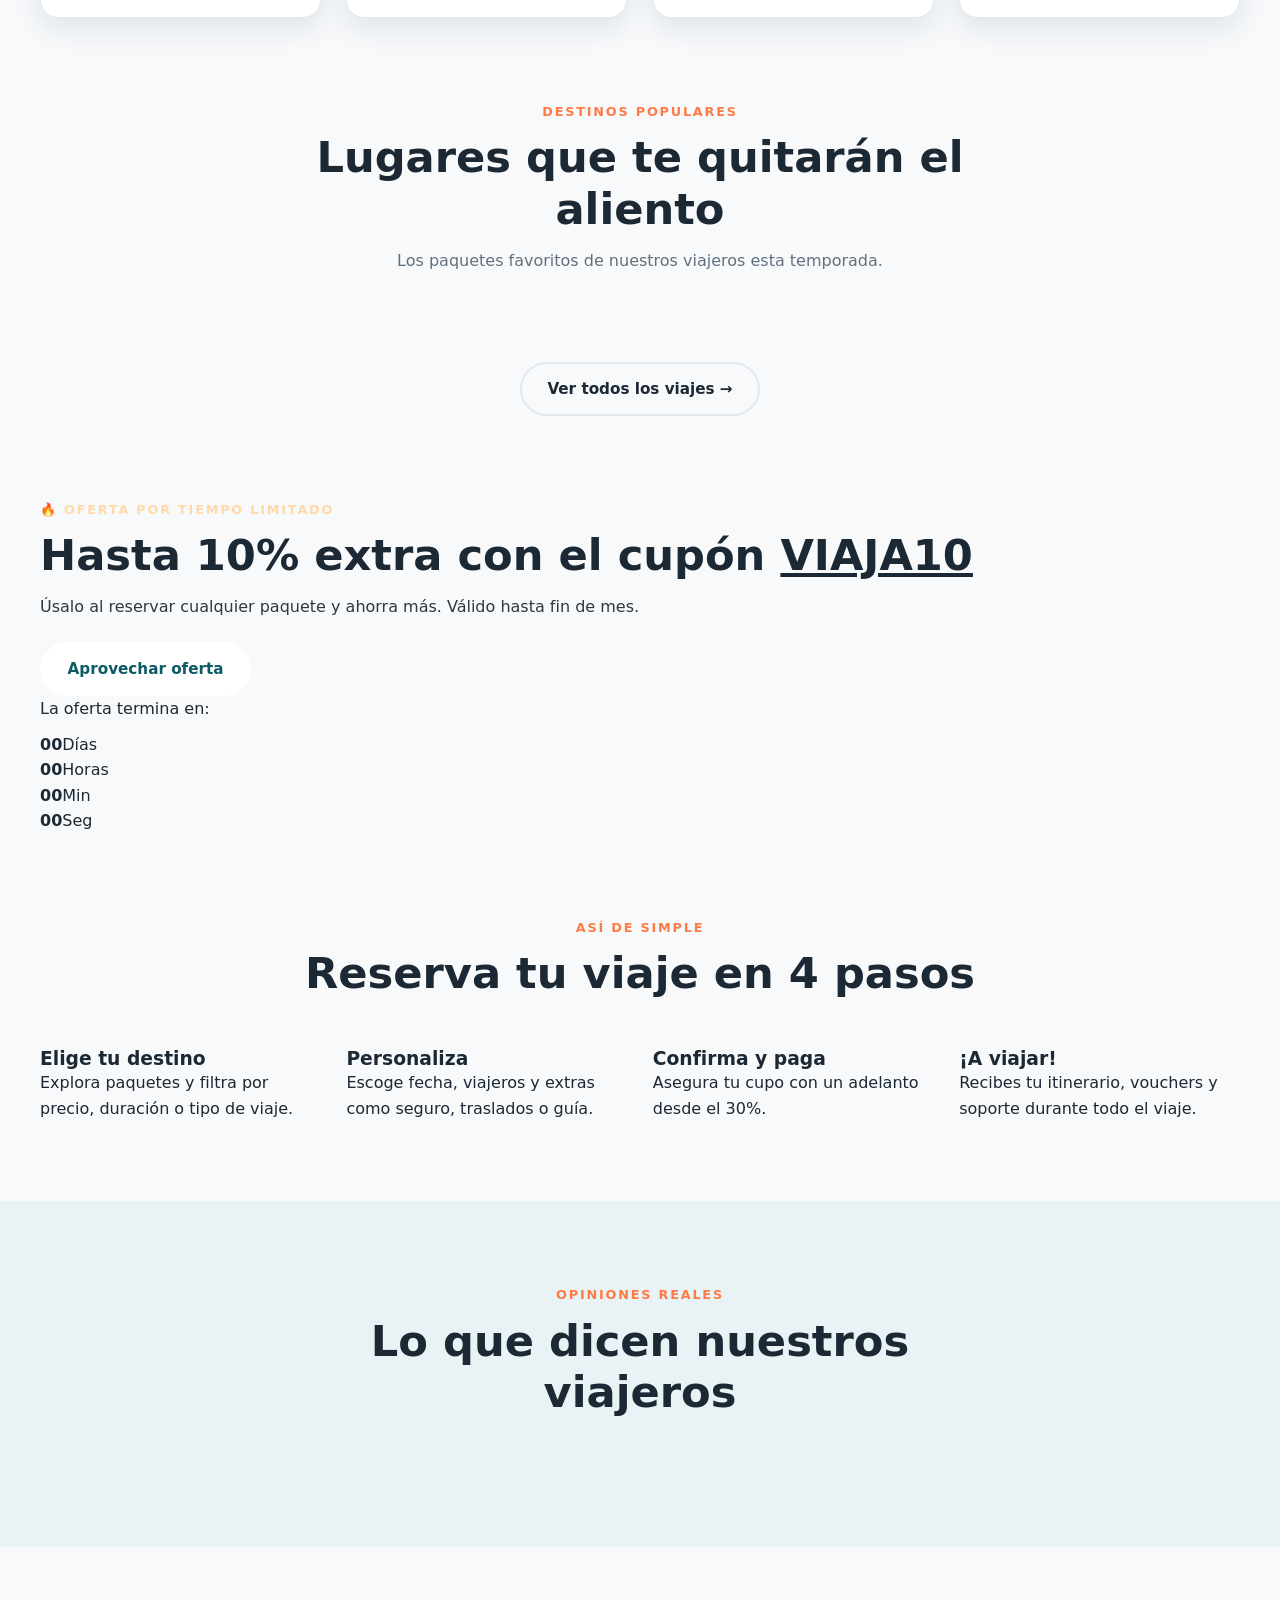
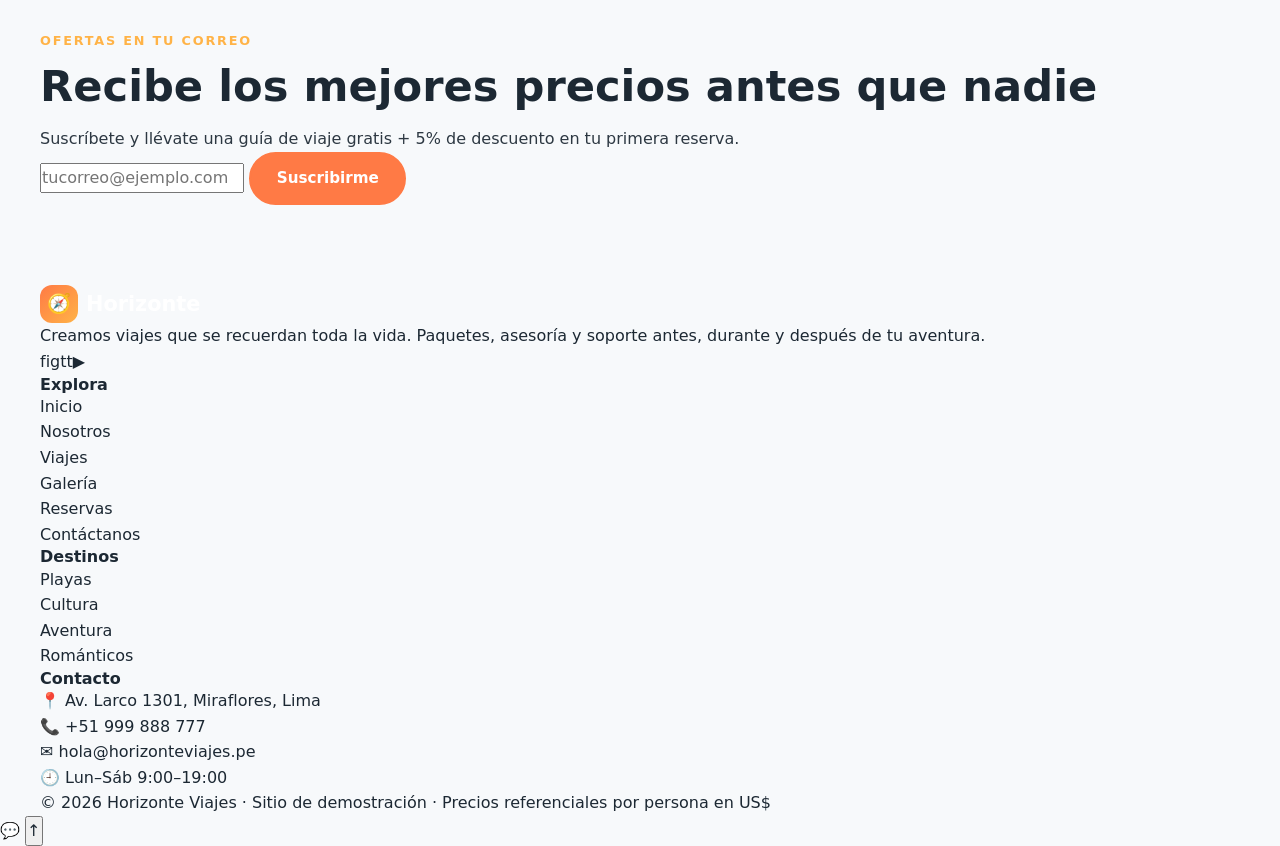
==== commit 5709e8b4: "index: pasos, testimonios, newsletter, footer y scripts" ====
--- a/index.html
+++ b/index.html
@@ -96,6 +96,54 @@
       </div>
     </div>
   </section>
-  </main>
+  <!-- ===== PARTE 3/3 · Pasos, testimonios, newsletter, footer y scripts ===== -->
+<!-- PASOS -->
+  <section style="padding-top:0">
+    <div class="container">
+      <div class="section-head reveal">
+        <span class="eyebrow">Así de simple</span>
+        <h2>Reserva tu viaje en 4 pasos</h2>
+      </div>
+      <div class="grid g4 steps">
+        <div class="step-card reveal"><h3>Elige tu destino</h3><p>Explora paquetes y filtra por precio, duración o tipo de viaje.</p></div>
+        <div class="step-card reveal"><h3>Personaliza</h3><p>Escoge fecha, viajeros y extras como seguro, traslados o guía.</p></div>
+        <div class="step-card reveal"><h3>Confirma y paga</h3><p>Asegura tu cupo con un adelanto desde el 30%.</p></div>
+        <div class="step-card reveal"><h3>¡A viajar!</h3><p>Recibes tu itinerario, vouchers y soporte durante todo el viaje.</p></div>
+      </div>
+    </div>
+  </section>
+
+  <!-- TESTIMONIOS -->
+  <section style="background:color-mix(in srgb,var(--primary) 6%,var(--bg))">
+    <div class="container">
+      <div class="section-head reveal">
+        <span class="eyebrow">Opiniones reales</span>
+        <h2>Lo que dicen nuestros viajeros</h2>
+      </div>
+      <div class="slider" id="slider"><div class="slides" id="slides"></div></div>
+      <div class="slider-nav" id="sliderNav"></div>
+    </div>
+  </section>
+
+  <!-- NEWSLETTER -->
+  <section>
+    <div class="container">
+      <div class="cta reveal" id="cta" style="background-image:url('https://images.unsplash.com/photo-1507525428034-b723cf961d3e?auto=format&fit=crop&w=1600&q=70')">
+        <span class="eyebrow" style="color:#ffb347">Ofertas en tu correo</span>
+        <h2>Recibe los mejores precios antes que nadie</h2>
+        <p style="opacity:.92">Suscríbete y llévate una guía de viaje gratis + 5% de descuento en tu primera reserva.</p>
+        <form class="newsletter" id="newsForm" novalidate>
+          <input type="email" id="newsMail" placeholder="tucorreo@ejemplo.com" aria-label="Correo electrónico" required>
+          <button class="btn" type="submit">Suscribirme</button>
+        </form>
+      </div>
+    </div>
+  </section>
+</main>
+
+<div id="site-footer"></div>
+<script src="js/data.js"></script>
+<script src="js/main.js"></script>
+<script src="js/home.js"></script>
 </body>
 </html>
--- a/css/styles.css
+++ b/css/styles.css
@@ -87,4 +87,14 @@
 .page-hero .container{position:relative}
 .page-hero h1{font-size:clamp(2rem,5vw,3.4rem)}
 .page-hero p{max-width:620px;margin:.8rem auto 0;opacity:.92}
-.crumbs{font-size:.85rem;opacity:.8;margin-bottom:.8rem}+.crumbs{font-size:.85rem;opacity:.8;margin-bottom:.8rem}
+
+/* ===== stats-features.css =====*/
+.stats{background:linear-gradient(135deg,var(--primary),var(--primary-d));color:#fff;padding:3rem 0}
+.stat{text-align:center}
+.stat b{display:block;font-size:2.6rem;line-height:1.1}
+.stat span{opacity:.85;font-size:.95rem}
+.feature{background:var(--surface);padding:2rem 1.6rem;border-radius:var(--radius);box-shadow:var(--shadow);text-align:center;transition:.3s;border:1px solid var(--border)}
+.feature:hover{transform:translateY(-8px);box-shadow:var(--shadow-lg)}
+.feature .ic{width:64px;height:64px;margin:0 auto 1rem;border-radius:20px;display:grid;place-items:center;font-size:1.9rem;background:color-mix(in srgb,var(--primary) 14%,transparent)}
+.feature p{color:var(--muted);font-size:.93rem;margin-top:.4rem}
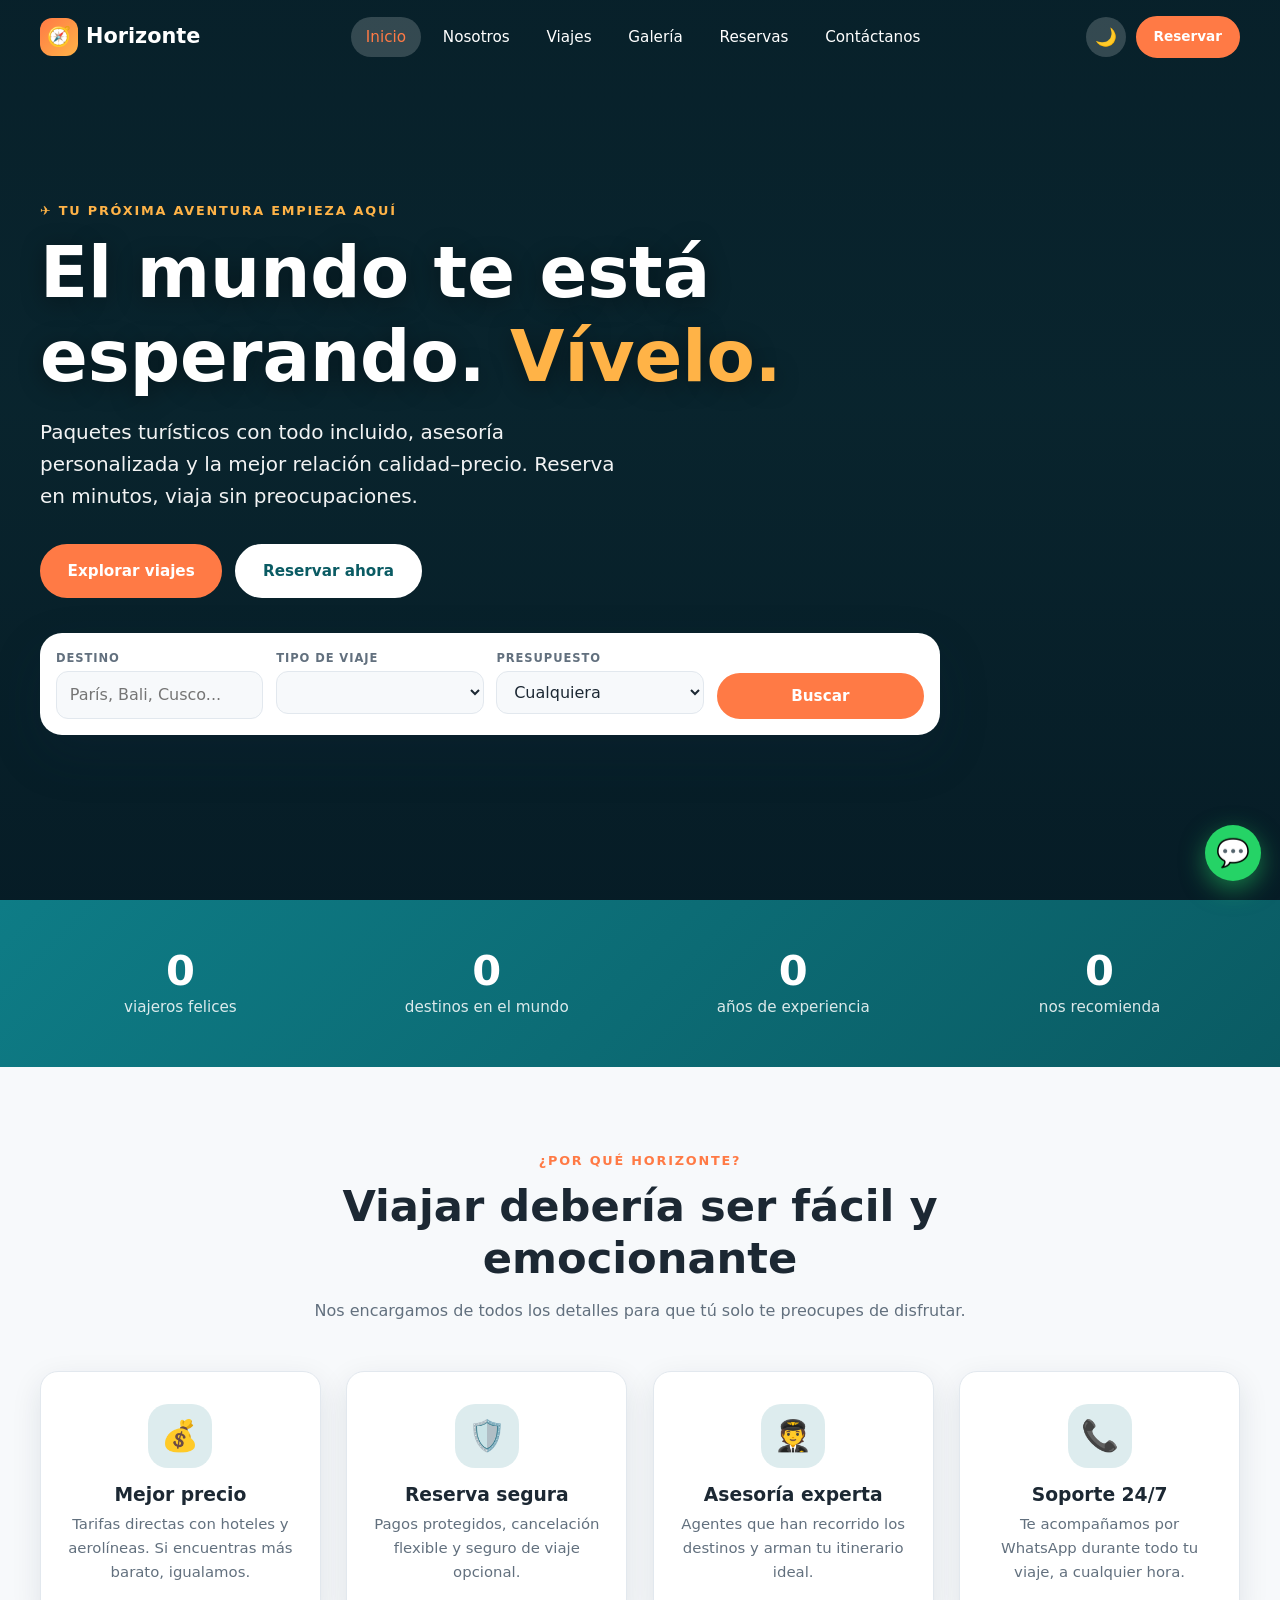
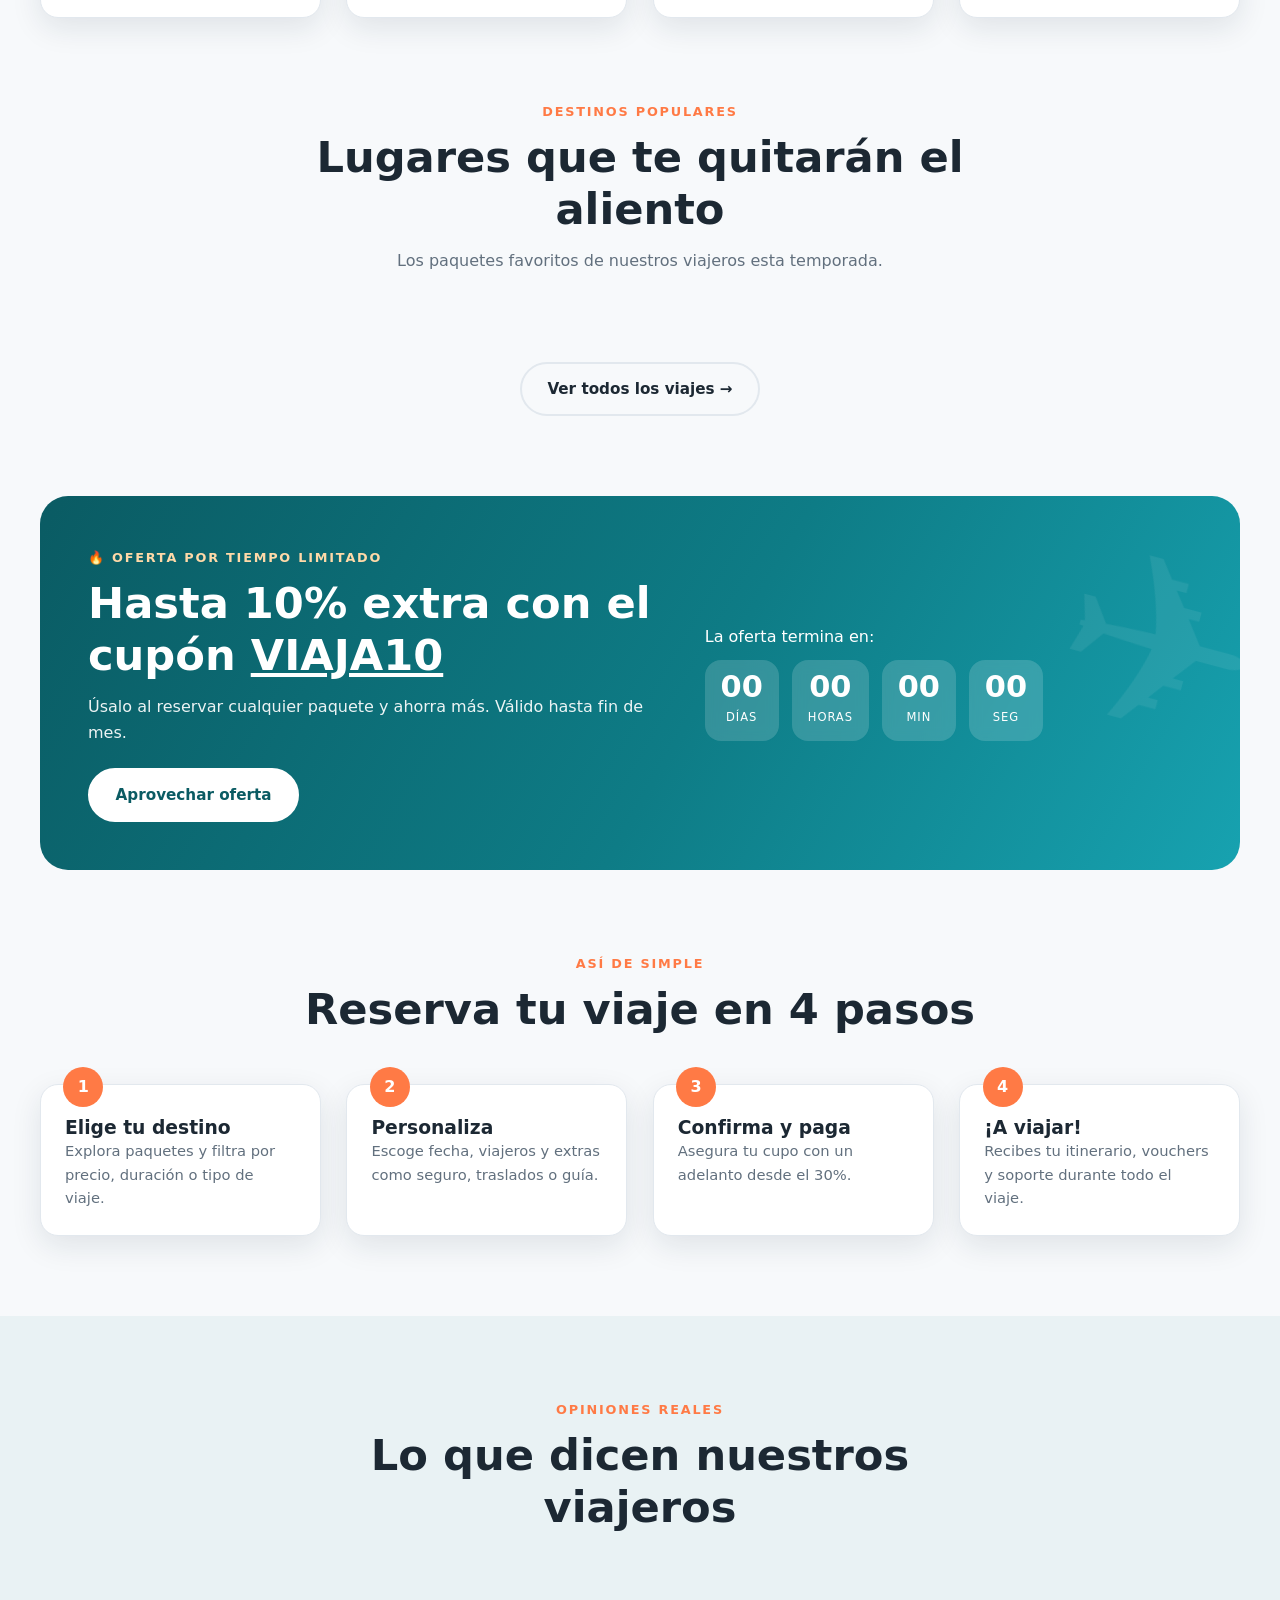
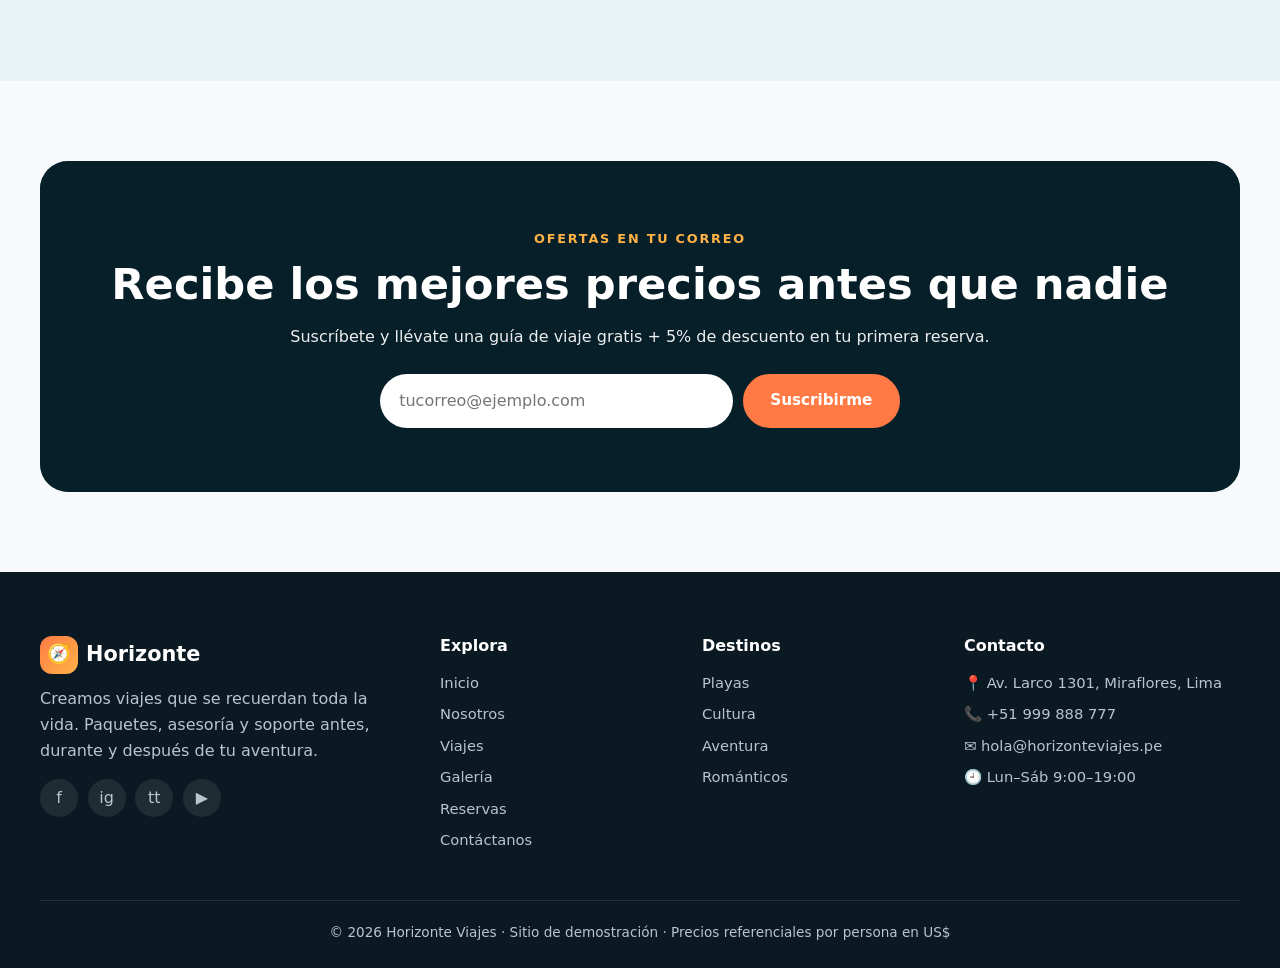
==== commit e9f64418: "Se agrego los archivos html" ====
--- a/index.html
+++ b/index.html
@@ -30,7 +30,7 @@
         <div><label for="sCat">Tipo de viaje</label><select id="sCat"></select></div>
         <div><label for="sMax">Presupuesto</label>
           <select id="sMax"><option value="">Cualquiera</option><option value="800">Hasta US$ 800</option><option value="1500">Hasta US$ 1,500</option><option value="2500">Hasta US$ 2,500</option></select></div>
-        <button class="btn" type="submit">🔍 Buscar</button>
+        <button class="btn" type="submit">Buscar</button>
       </form>
     </div>
     <div class="hero-dots" id="heroDots"></div>
--- a/css/styles.css
+++ b/css/styles.css
@@ -97,4 +97,187 @@
 .feature{background:var(--surface);padding:2rem 1.6rem;border-radius:var(--radius);box-shadow:var(--shadow);text-align:center;transition:.3s;border:1px solid var(--border)}
 .feature:hover{transform:translateY(-8px);box-shadow:var(--shadow-lg)}
 .feature .ic{width:64px;height:64px;margin:0 auto 1rem;border-radius:20px;display:grid;place-items:center;font-size:1.9rem;background:color-mix(in srgb,var(--primary) 14%,transparent)}
-.feature p{color:var(--muted);font-size:.93rem;margin-top:.4rem}+.feature p{color:var(--muted);font-size:.93rem;margin-top:.4rem}
+
+/* ===== cards.css ===== */
+.card{background:var(--surface);border-radius:var(--radius);overflow:hidden;box-shadow:var(--shadow);transition:.35s;border:1px solid var(--border);display:flex;flex-direction:column}
+.card:hover{transform:translateY(-8px);box-shadow:var(--shadow-lg)}
+.card-img{position:relative;aspect-ratio:4/3;overflow:hidden;background:linear-gradient(135deg,#0e7c86,#ffb347)}
+.card-img img{width:100%;height:100%;object-fit:cover;transition:transform .7s}
+.card:hover .card-img img{transform:scale(1.1)}
+.badge{position:absolute;top:12px;left:12px;background:var(--accent);color:#fff;font-weight:600;font-size:.78rem;padding:.3rem .75rem;border-radius:999px}
+.badge.alt{background:var(--primary)}
+.fav{position:absolute;top:10px;right:10px;width:38px;height:38px;border-radius:50%;border:none;background:rgba(255,255,255,.92);cursor:pointer;font-size:1.1rem;color:#aaa;transition:.2s}
+.fav:hover{transform:scale(1.15)}
+.fav.on{color:#e8334a}
+.rating{position:absolute;bottom:12px;left:12px;background:rgba(0,0,0,.6);color:#fff;font-size:.8rem;padding:.2rem .6rem;border-radius:999px;backdrop-filter:blur(4px)}
+.card-body{padding:1.2rem 1.3rem 1.4rem;display:flex;flex-direction:column;gap:.5rem;flex:1}
+.meta{font-size:.82rem;color:var(--muted);display:flex;gap:.8rem;flex-wrap:wrap}
+.card-body p{color:var(--muted);font-size:.9rem;flex:1}
+.card-foot{display:flex;align-items:center;justify-content:space-between;gap:.5rem;margin-top:.6rem;flex-wrap:wrap}
+.price small{display:block;font-size:.7rem;color:var(--muted);line-height:1}
+.price b{font-size:1.5rem;color:var(--primary)}
+.price s{font-size:.85rem;color:var(--muted);margin-left:.3rem}
+.card-actions{display:flex;gap:.4rem}
+
+/* ===== deals-steps.css ===== */
+.deal{background:linear-gradient(120deg,var(--primary-d),var(--primary) 55%,#17a2b0);color:#fff;border-radius:28px;padding:3rem;display:grid;grid-template-columns:1.2fr 1fr;gap:2rem;align-items:center;position:relative;overflow:hidden}
+.deal::after{content:"✈";position:absolute;right:-20px;top:-40px;font-size:15rem;opacity:.07;transform:rotate(15deg)}
+.deal h2{color:#fff}
+.countdown{display:flex;gap:.8rem}
+.countdown div{background:rgba(255,255,255,.16);border-radius:16px;padding:.8rem 1rem;text-align:center;min-width:72px;backdrop-filter:blur(6px)}
+.countdown b{display:block;font-size:1.9rem;line-height:1}
+.countdown span{font-size:.72rem;text-transform:uppercase;letter-spacing:.08em}
+@media(max-width:800px){.deal{grid-template-columns:1fr;padding:2rem}}
+.steps{counter-reset:s}
+.step-card{position:relative;padding:2rem 1.5rem 1.6rem;background:var(--surface);border-radius:var(--radius);border:1px solid var(--border);box-shadow:var(--shadow)}
+.step-card::before{counter-increment:s;content:counter(s);position:absolute;top:-18px;left:1.4rem;width:40px;height:40px;border-radius:50%;background:var(--accent);color:#fff;display:grid;place-items:center;font-weight:700}
+.step-card p{color:var(--muted);font-size:.92rem}
+
+/* ===== testimonials-cta.css ===== */
+.slider{position:relative;max-width:820px;margin:auto;overflow:hidden}
+.slides{display:flex;transition:transform .6s cubic-bezier(.65,0,.35,1)}
+.slide{min-width:100%;padding:.5rem}
+.quote{background:var(--surface);border-radius:var(--radius);padding:2.2rem;box-shadow:var(--shadow);border:1px solid var(--border);text-align:center}
+.quote p{font-size:1.1rem;font-style:italic;margin-bottom:1.2rem}
+.quote .who{display:flex;align-items:center;justify-content:center;gap:.8rem}
+.quote .av{width:52px;height:52px;border-radius:50%;object-fit:cover;background:var(--primary)}
+.stars{color:#ffb400;letter-spacing:2px}
+.slider-nav{display:flex;justify-content:center;gap:.5rem;margin-top:1.2rem}
+.slider-nav button{width:10px;height:10px;border-radius:50%;border:none;background:var(--border);cursor:pointer}
+.slider-nav button.on{background:var(--accent);width:28px;border-radius:6px}
+.cta{background:#0b2a33 center/cover;color:#fff;position:relative;text-align:center;border-radius:28px;padding:4rem 2rem;overflow:hidden}
+.cta::before{content:"";position:absolute;inset:0;background:rgba(5,25,35,.65)}
+.cta>*{position:relative}
+.newsletter{display:flex;gap:.6rem;max-width:520px;margin:1.5rem auto 0;flex-wrap:wrap;justify-content:center}
+.newsletter input{flex:1;min-width:220px;padding:.85rem 1.2rem;border-radius:999px;border:none;background:#fff;color:#222}
+
+/* ===== filters.css ===== */
+.filters{background:var(--surface);border:1px solid var(--border);border-radius:var(--radius);padding:1.2rem;box-shadow:var(--shadow);display:grid;grid-template-columns:2fr repeat(3,1fr);gap:1rem;margin-bottom:1.4rem;align-items:end}
+.filters label{font-size:.72rem;font-weight:600;text-transform:uppercase;letter-spacing:.08em;color:var(--muted);display:block;margin-bottom:.25rem}
+.filters input,.filters select{width:100%;padding:.65rem .8rem;border-radius:12px;border:1.5px solid var(--border);background:var(--bg)}
+@media(max-width:850px){.filters{grid-template-columns:1fr 1fr}}
+.chips{display:flex;flex-wrap:wrap;gap:.5rem;margin-bottom:1.6rem}
+.chip{padding:.45rem 1.1rem;border-radius:999px;border:1.5px solid var(--border);background:var(--surface);cursor:pointer;font-size:.88rem;font-weight:500;transition:.2s}
+.chip.on,.chip:hover{background:var(--primary);color:#fff;border-color:var(--primary)}
+.result-bar{display:flex;justify-content:space-between;align-items:center;margin-bottom:1rem;color:var(--muted);font-size:.92rem;flex-wrap:wrap;gap:.5rem}
+.empty{text-align:center;padding:4rem 1rem;color:var(--muted);grid-column:1/-1}
+
+/* ===== modal-lightbox.css ===== */
+.overlay{position:fixed;inset:0;background:rgba(5,15,22,.75);backdrop-filter:blur(4px);z-index:300;display:none;align-items:center;justify-content:center;padding:1rem}
+.overlay.open{display:flex;animation:fade .25s}
+@keyframes fade{from{opacity:0}}
+.modal{background:var(--surface);border-radius:24px;max-width:900px;width:100%;max-height:92vh;overflow:auto;position:relative;display:grid;grid-template-columns:1fr 1fr}
+.modal-img{min-height:320px;background:center/cover}
+.modal-body{padding:2rem}
+.modal-body ul.inc{margin:1rem 0;display:grid;gap:.4rem;font-size:.93rem}
+.modal-body ul.inc li::before{content:"✔";color:var(--primary);margin-right:.5rem;font-weight:700}
+.close{position:absolute;top:12px;right:12px;width:40px;height:40px;border-radius:50%;border:none;background:rgba(0,0,0,.55);color:#fff;font-size:1.2rem;cursor:pointer;z-index:2}
+@media(max-width:760px){.modal{grid-template-columns:1fr}.modal-img{min-height:220px}}
+.lightbox img{max-width:92vw;max-height:84vh;border-radius:16px;box-shadow:var(--shadow-lg)}
+.lightbox .cap{position:absolute;bottom:1.4rem;left:0;right:0;text-align:center;color:#fff;font-weight:500}
+.lb-nav{position:absolute;top:50%;transform:translateY(-50%);width:48px;height:48px;border-radius:50%;border:none;background:rgba(255,255,255,.2);color:#fff;font-size:1.4rem;cursor:pointer}
+.lb-prev{left:1rem}.lb-next{right:1rem}
+
+
+/* ===== gallery.css ===== */
+.masonry{columns:4 240px;column-gap:1rem}
+.m-item{position:relative;margin-bottom:1rem;border-radius:16px;overflow:hidden;cursor:zoom-in;break-inside:avoid;background:linear-gradient(135deg,#0e7c86,#ffb347);min-height:140px}
+.m-item img{width:100%;transition:transform .6s}
+.m-item:hover img{transform:scale(1.08)}
+.m-item span{position:absolute;inset:auto 0 0 0;padding:1.5rem .9rem .7rem;color:#fff;font-weight:600;background:linear-gradient(transparent,rgba(0,0,0,.75));opacity:0;transition:.3s}
+.m-item:hover span{opacity:1}
+
+/* ===== forms.css ===== */
+.form-card{background:var(--surface);border:1px solid var(--border);border-radius:var(--radius);padding:2rem;box-shadow:var(--shadow)}
+.field{margin-bottom:1rem}
+.field label{display:block;font-weight:500;font-size:.9rem;margin-bottom:.3rem}
+.field input,.field select,.field textarea{width:100%;padding:.75rem 1rem;border-radius:12px;border:1.5px solid var(--border);background:var(--bg);transition:.2s}
+.field input:focus,.field select:focus,.field textarea:focus{outline:none;border-color:var(--primary);box-shadow:0 0 0 4px color-mix(in srgb,var(--primary) 18%,transparent)}
+.field.err input,.field.err select,.field.err textarea{border-color:#e8334a}
+.field .msg{display:none;color:#e8334a;font-size:.8rem;margin-top:.25rem}
+.field.err .msg{display:block}
+.row{display:grid;grid-template-columns:1fr 1fr;gap:1rem}
+@media(max-width:600px){.row{grid-template-columns:1fr}}
+.info-box{display:flex;gap:1rem;align-items:flex-start;padding:1.2rem;background:var(--surface);border:1px solid var(--border);border-radius:var(--radius);box-shadow:var(--shadow)}
+.info-box .ic{font-size:1.6rem;width:50px;height:50px;border-radius:14px;display:grid;place-items:center;background:color-mix(in srgb,var(--accent) 15%,transparent);flex-shrink:0}
+.info-box p{color:var(--muted);font-size:.92rem}
+.map{border:0;width:100%;height:340px;border-radius:var(--radius);box-shadow:var(--shadow)}
+details{background:var(--surface);border:1px solid var(--border);border-radius:14px;padding:1rem 1.2rem;margin-bottom:.8rem}
+details summary{cursor:pointer;font-weight:600;list-style:none;display:flex;justify-content:space-between}
+details summary::after{content:"＋";color:var(--accent)}
+details[open] summary::after{content:"－"}
+details p{margin-top:.7rem;color:var(--muted)}
+
+/* ===== booking.css ===== */
+.booking{display:grid;grid-template-columns:1.6fr 1fr;gap:2rem;align-items:start}
+@media(max-width:960px){.booking{grid-template-columns:1fr}}
+.progress{display:flex;justify-content:space-between;margin-bottom:2rem;position:relative}
+.progress::before{content:"";position:absolute;top:19px;left:5%;right:5%;height:3px;background:var(--border)}
+.pstep{position:relative;text-align:center;flex:1;font-size:.78rem;color:var(--muted)}
+.pstep i{display:grid;place-items:center;width:40px;height:40px;margin:0 auto .3rem;border-radius:50%;background:var(--surface);border:3px solid var(--border);font-style:normal;font-weight:700;position:relative;z-index:1;transition:.3s}
+.pstep.on i{border-color:var(--accent);color:var(--accent)}
+.pstep.done i{background:var(--primary);border-color:var(--primary);color:#fff}
+.wstep{display:none;animation:fade .35s}
+.wstep.on{display:block}
+.wnav{display:flex;justify-content:space-between;gap:1rem;margin-top:1.5rem}
+.counter{display:flex;align-items:center;gap:.8rem}
+.counter button{width:38px;height:38px;border-radius:50%;border:1.5px solid var(--border);background:var(--bg);cursor:pointer;font-size:1.2rem}
+.counter button:hover{background:var(--primary);color:#fff;border-color:var(--primary)}
+.counter b{min-width:24px;text-align:center}
+.opt-grid{display:grid;grid-template-columns:repeat(auto-fit,minmax(200px,1fr));gap:.8rem}
+.opt{border:2px solid var(--border);border-radius:14px;padding:1rem;cursor:pointer;transition:.2s;display:flex;gap:.7rem;align-items:flex-start;background:var(--bg)}
+.opt:has(input:checked){border-color:var(--accent);background:color-mix(in srgb,var(--accent) 8%,transparent)}
+.opt input{accent-color:var(--accent);margin-top:.3rem}
+.opt small{display:block;color:var(--muted)}
+.summary{position:sticky;top:90px;background:var(--surface);border:1px solid var(--border);border-radius:var(--radius);box-shadow:var(--shadow);overflow:hidden}
+.summary img{width:100%;aspect-ratio:16/9;object-fit:cover;background:linear-gradient(135deg,#0e7c86,#ffb347)}
+.summary .in{padding:1.3rem}
+.line{display:flex;justify-content:space-between;padding:.35rem 0;font-size:.92rem;color:var(--muted)}
+.line.total{border-top:2px dashed var(--border);margin-top:.5rem;padding-top:.8rem;color:var(--text);font-weight:700;font-size:1.2rem}
+.line.total b{color:var(--primary)}
+.coupon{display:flex;gap:.5rem;margin-top:.8rem}
+.coupon input{flex:1;padding:.55rem .8rem;border:1.5px solid var(--border);border-radius:10px;background:var(--bg);text-transform:uppercase}
+.success{text-align:center;padding:2rem 1rem}
+.success .check{width:90px;height:90px;border-radius:50%;background:var(--primary);color:#fff;font-size:2.8rem;display:grid;place-items:center;margin:0 auto 1rem;animation:pop .5s}
+@keyframes pop{from{transform:scale(0)}}
+.code{display:inline-block;font-family:monospace;font-size:1.5rem;letter-spacing:.2em;background:var(--bg);border:2px dashed var(--accent);padding:.6rem 1.4rem;border-radius:14px;margin:1rem 0}
+.ticket{text-align:left;background:var(--bg);border-radius:14px;padding:1.2rem;margin:1rem auto;max-width:440px}
+table.res{width:100%;border-collapse:collapse;font-size:.9rem}
+table.res td,table.res th{padding:.6rem;border-bottom:1px solid var(--border);text-align:left}
+
+/* ===== about.css ===== */
+.team{text-align:center}
+.team img{width:140px;height:140px;border-radius:50%;object-fit:cover;margin:0 auto 1rem;border:4px solid var(--surface);box-shadow:var(--shadow);background:var(--primary)}
+.team small{color:var(--accent);font-weight:600}
+.timeline{position:relative;max-width:760px;margin:auto;padding-left:2rem;border-left:3px solid var(--border)}
+.tl{position:relative;margin-bottom:2rem}
+.tl::before{content:"";position:absolute;left:calc(-2rem - 9px);top:.3rem;width:15px;height:15px;border-radius:50%;background:var(--accent);box-shadow:0 0 0 5px color-mix(in srgb,var(--accent) 25%,transparent)}
+.tl b{color:var(--primary)}
+.split{display:grid;grid-template-columns:1fr 1fr;gap:3rem;align-items:center}
+.split img{border-radius:28px;box-shadow:var(--shadow-lg);aspect-ratio:4/3;object-fit:cover;width:100%;background:linear-gradient(135deg,#0e7c86,#ffb347)}
+@media(max-width:800px){.split{grid-template-columns:1fr}}
+
+/* ===== footer.css =====*/
+.footer{background:#0b1a22;color:#b8c5cf;padding:4rem 0 1.5rem}
+.footer .logo{color:#fff;margin-bottom:.8rem}
+.fgrid{display:grid;grid-template-columns:1.6fr 1fr 1fr 1.2fr;gap:2rem}
+@media(max-width:850px){.fgrid{grid-template-columns:1fr 1fr}}
+.footer h4{color:#fff;margin-bottom:1rem}
+.footer li{margin-bottom:.5rem;font-size:.92rem}
+.footer a:hover{color:var(--accent)}
+.social{display:flex;gap:.6rem;margin-top:1rem}
+.social a{width:38px;height:38px;border-radius:50%;background:rgba(255,255,255,.08);display:grid;place-items:center}
+.social a:hover{background:var(--accent);color:#fff}
+.copy{border-top:1px solid rgba(255,255,255,.1);margin-top:2.5rem;padding-top:1.3rem;text-align:center;font-size:.85rem}
+
+/* ===== utilities.css =====*/
+.reveal{opacity:0;transform:translateY(30px);transition:opacity .7s,transform .7s}
+.reveal.in{opacity:1;transform:none}
+.toast{position:fixed;bottom:1.5rem;left:50%;transform:translate(-50%,120px);background:var(--text);color:var(--bg);padding:.9rem 1.5rem;border-radius:14px;z-index:400;transition:.4s;box-shadow:var(--shadow-lg);max-width:92vw}
+.toast.show{transform:translate(-50%,0)}
+.whatsapp{position:fixed;right:1.2rem;bottom:1.2rem;z-index:90;width:56px;height:56px;border-radius:50%;background:#25d366;color:#fff;display:grid;place-items:center;font-size:1.7rem;box-shadow:0 8px 24px rgba(37,211,102,.5);transition:.3s}
+.whatsapp:hover{transform:scale(1.1)}
+.totop{position:fixed;right:1.4rem;bottom:5.2rem;z-index:90;width:44px;height:44px;border-radius:50%;border:none;background:var(--primary);color:#fff;cursor:pointer;opacity:0;pointer-events:none;transition:.3s}
+.totop.show{opacity:1;pointer-events:auto}
+@media (prefers-reduced-motion:reduce){*{animation:none!important;transition:none!important}.reveal{opacity:1;transform:none}}
